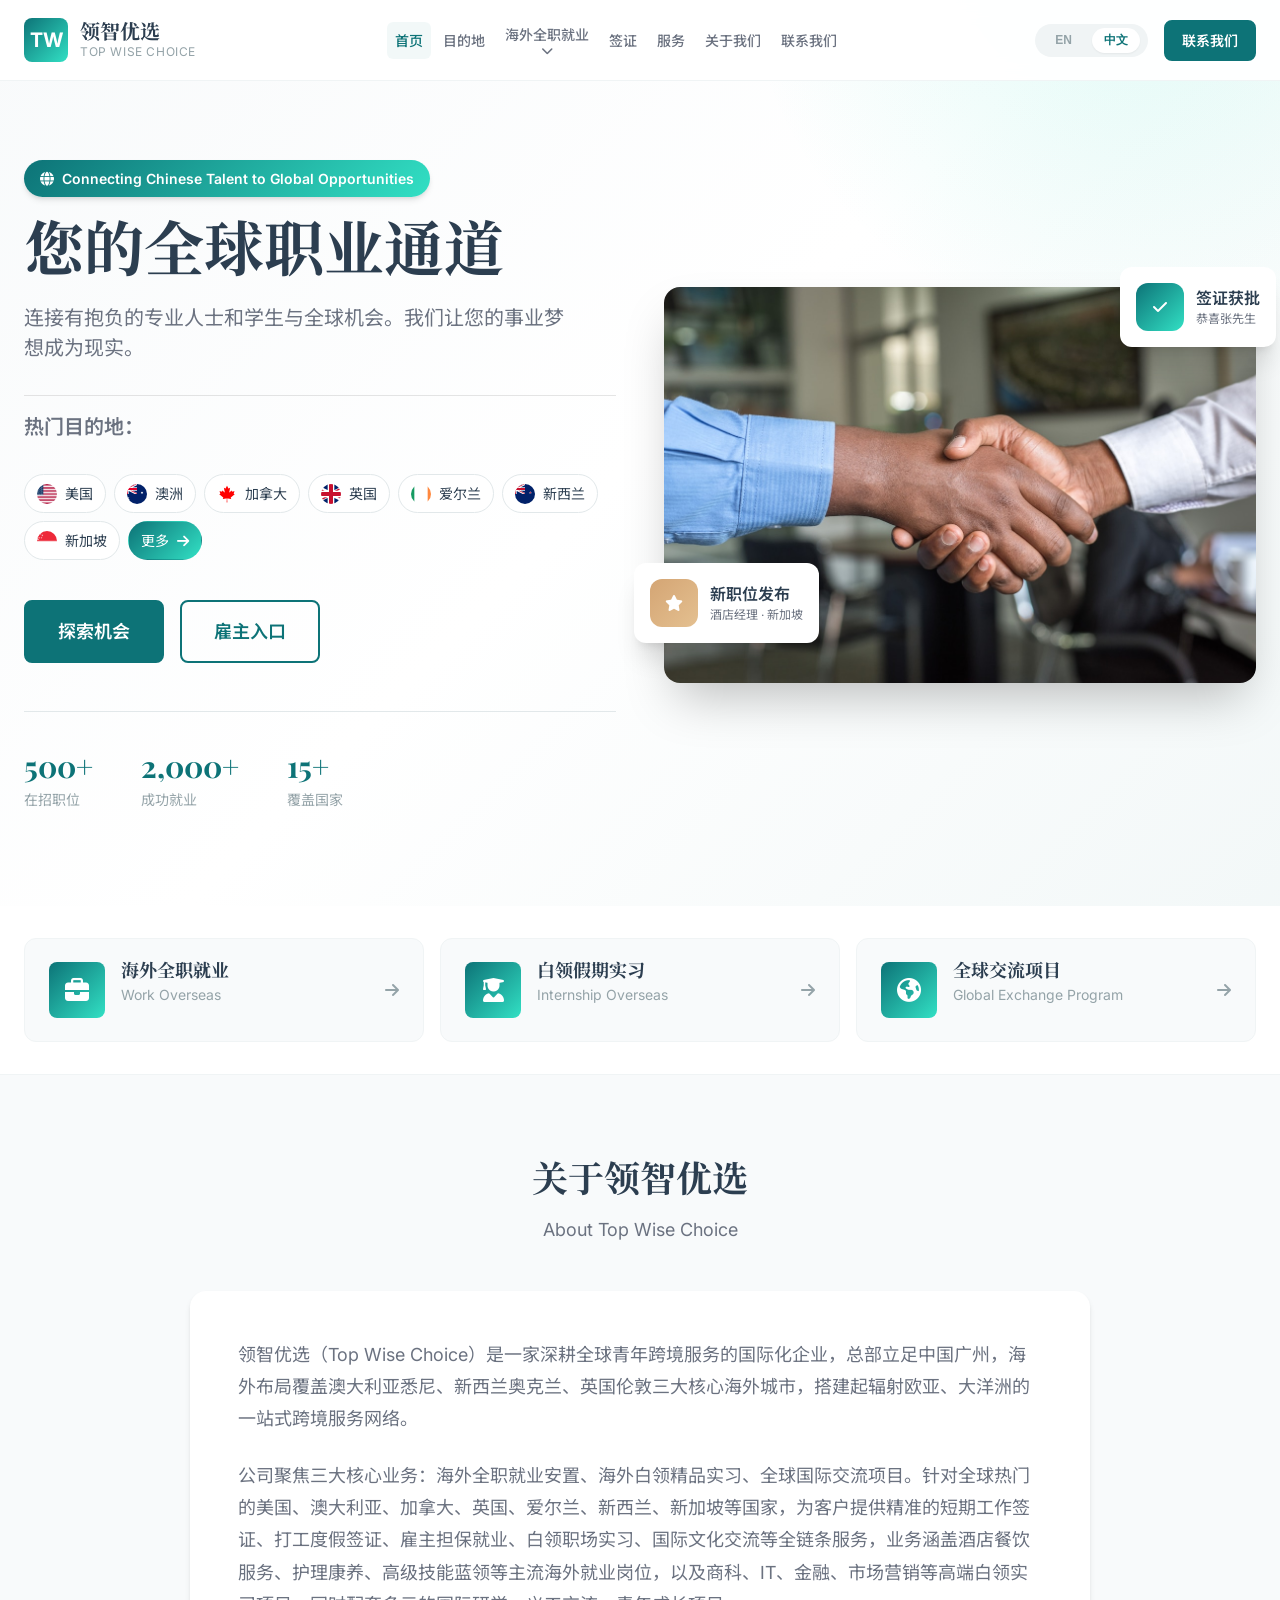
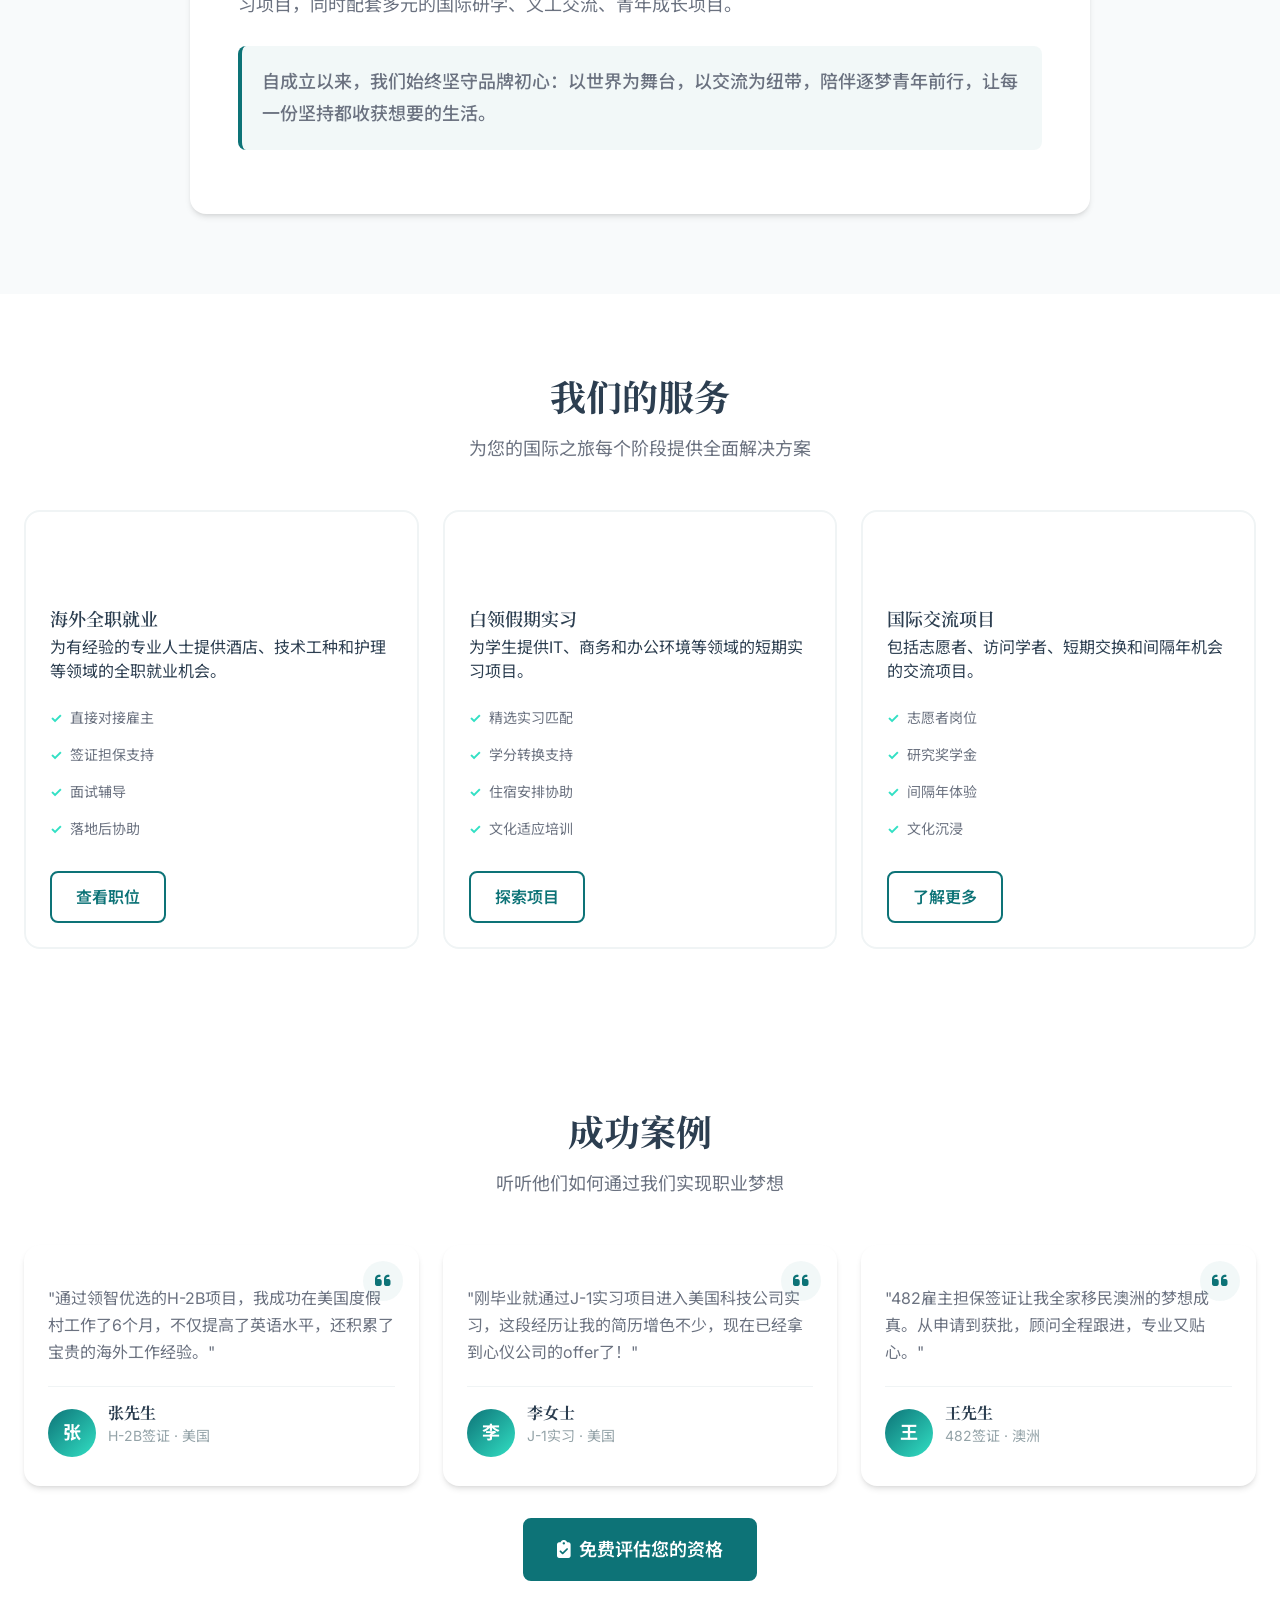
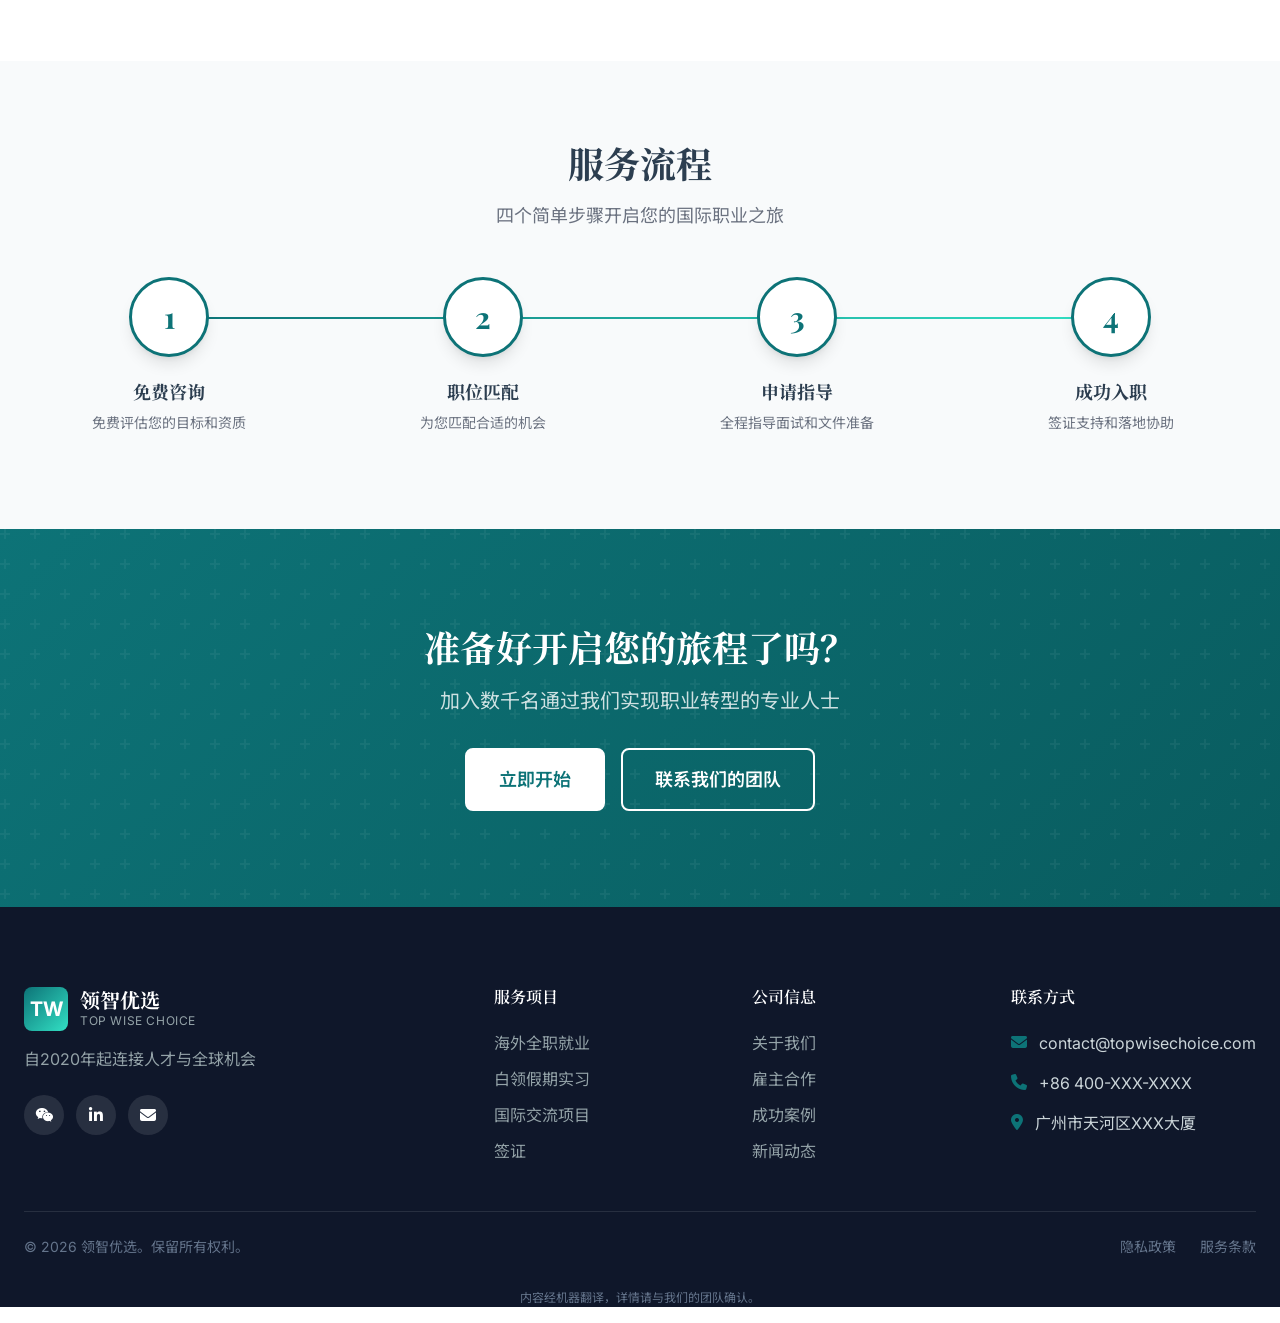
==== index.html @ 800fdd2d "Update for-employers page with six core services" ====
<!DOCTYPE html>
<html lang="zh-CN">
<head>
  <meta charset="UTF-8">
  <meta name="viewport" content="width=device-width, initial-scale=1.0">
  <title>领智优选 Top Wise Choice | 全球职业机会</title>
  <meta name="description" content="领智优选 - 连接华人求职者与全球职业机会。海外全职就业、白领假期实习、国际交流项目一站式服务。">
  <link rel="stylesheet" href="styles/main.css">
  <link rel="stylesheet" href="styles/home-enhanced.css">
  <link rel="stylesheet" href="https://cdnjs.cloudflare.com/ajax/libs/font-awesome/6.5.1/css/all.min.css">
</head>
<body>
  <!-- Header -->
  <header class="header">
    <div class="container">
      <div class="header-inner">
        <a href="index.html" class="logo">
          <div class="logo-icon">TW</div>
          <div class="logo-text">
            <span class="logo-text-main" data-i18n="brand_name">领智优选</span>
            <span class="logo-text-sub">TOP WISE CHOICE</span>
          </div>
        </a>
        
        <nav class="nav">
          <ul class="nav-links">
            <li><a href="index.html" class="nav-link active" data-i18n="nav_home">首页</a></li>
            <li><a href="destinations.html" class="nav-link" data-i18n="nav_destinations">目的地</a></li>
            <li class="nav-dropdown">
              <a href="#" class="nav-link"><span data-i18n="nav_work">海外全职就业</span> <i class="fas fa-chevron-down" style="font-size: 0.75rem;"></i></a>
              <ul class="nav-dropdown-menu">
                <li><a href="work-overseas.html" class="nav-dropdown-item"><i class="fas fa-briefcase"></i> <span data-i18n="nav_work">海外全职就业</span></a></li>
                <li><a href="intern-abroad.html" class="nav-dropdown-item"><i class="fas fa-user-graduate"></i> <span data-i18n="nav_intern_overseas">海外实习</span></a></li>
                <li><a href="global-programs.html" class="nav-dropdown-item"><i class="fas fa-globe"></i> <span data-i18n="nav_global_exchange">全球交流项目</span></a></li>
              </ul>
            </li>
            <li><a href="visa-services.html" class="nav-link" data-i18n="nav_visa">签证服务</a></li>
            <li><a href="for-employers.html" class="nav-link" data-i18n="nav_service">业务介绍</a></li>
            <li><a href="about-us.html" class="nav-link" data-i18n="nav_about">关于我们</a></li>
            <li><a href="contact-us.html" class="nav-link" data-i18n="nav_contact">联系我们</a></li>
          </ul>
        </nav>
        
        <div class="header-actions">
          <div class="lang-switcher">
            <button class="lang-btn" data-lang="en">EN</button>
            <button class="lang-btn" data-lang="zh">中文</button>
          </div>
          <a href="contact-us.html" class="btn btn-primary btn-sm" data-i18n="contact_us">联系我们</a>
          <button class="mobile-menu-toggle" aria-label="Toggle Menu">
            <span></span>
            <span></span>
            <span></span>
          </button>
        </div>
      </div>
    </div>
  </header>
  
  <!-- Mobile Menu -->
  <div class="mobile-menu">
    <ul class="mobile-nav-links">
      <li><a href="index.html" class="mobile-nav-link active" data-i18n="nav_home">首页</a></li>
      <li><a href="destinations.html" class="mobile-nav-link" data-i18n="nav_destinations">目的地</a></li>
      <li><a href="work-overseas.html" class="mobile-nav-link" data-i18n="nav_work">海外全职就业</a></li>
      <li><a href="intern-abroad.html" class="mobile-nav-link" data-i18n="nav_intern_overseas">海外实习</a></li>
      <li><a href="global-programs.html" class="mobile-nav-link" data-i18n="nav_global_exchange">全球交流项目</a></li>
      <li><a href="visa-services.html" class="mobile-nav-link" data-i18n="nav_visa">签证服务</a></li>
      <li><a href="for-employers.html" class="mobile-nav-link" data-i18n="nav_service">业务介绍</a></li>
      <li><a href="about-us.html" class="mobile-nav-link" data-i18n="nav_about">关于我们</a></li>
      <li><a href="contact-us.html" class="mobile-nav-link" data-i18n="nav_contact">联系我们</a></li>
    </ul>
  </div>

  <!-- Hero Section -->
  <section class="hero">
    <div class="container">
      <div class="hero-grid">
        <div class="hero-text">
          <!-- Core Value Proposition -->
          <div class="value-prop">
            <span class="value-prop-badge"><i class="fas fa-globe"></i> Connecting Chinese Talent to Global Opportunities</span>
          </div>
          
          <h1 data-i18n="hero_title">您的<span class="highlight">全球职业</span>通道</h1>
          <p data-i18n="hero_subtitle">连接有抱负的专业人士和学生与全球机会。我们让您的事业梦想成为现实。</p>
          
          <!-- Country Quick Filter -->
          <div class="country-filter">
            <p class="country-filter-label">热门目的地：</p>
            <div class="country-filter-tags">
              <a href="destinations.html#usa" class="country-tag"><img src="images/flags/us.png" alt="美国"> 美国</a>
              <a href="destinations.html#australia" class="country-tag"><img src="images/flags/au.png" alt="澳洲"> 澳洲</a>
              <a href="destinations.html#canada" class="country-tag"><img src="images/flags/ca.png" alt="加拿大"> 加拿大</a>
              <a href="destinations.html#uk" class="country-tag"><img src="images/flags/gb.png" alt="英国"> 英国</a>
              <a href="destinations.html#ireland" class="country-tag"><img src="images/flags/ie.png" alt="爱尔兰"> 爱尔兰</a>
              <a href="destinations.html#newzealand" class="country-tag"><img src="images/flags/nz.png" alt="新西兰"> 新西兰</a>
              <a href="destinations.html#singapore" class="country-tag"><img src="images/flags/sg.png" alt="新加坡"> 新加坡</a>
              <a href="destinations.html#others" class="country-tag more">更多 <i class="fas fa-arrow-right"></i></a>
            </div>
          </div>
          
          <div class="hero-cta">
            <a href="contact-us.html" class="btn btn-primary btn-lg" data-i18n="hero_cta_primary">免费评估</a>
            <a href="work-overseas.html" class="btn btn-secondary btn-lg" data-i18n="hero_cta_secondary">探索机会</a>
          </div>
          
          <div class="hero-stats">
            <div class="hero-stat">
              <span class="hero-stat-value">500+</span>
              <span class="hero-stat-label" data-i18n="stat_jobs">在招职位</span>
            </div>
            <div class="hero-stat">
              <span class="hero-stat-value">2,000+</span>
              <span class="hero-stat-label" data-i18n="stat_candidates">成功就业</span>
            </div>
            <div class="hero-stat">
              <span class="hero-stat-value">15+</span>
              <span class="hero-stat-label" data-i18n="stat_countries">覆盖国家</span>
            </div>
          </div>
        </div>
        <div class="hero-visual">
          <div class="hero-image">
            <img src="images/hero/professional-meeting.jpg" alt="Professional meeting">
          </div>
          <div class="hero-floating-card card-1">
            <div style="display: flex; align-items: center; gap: 12px;">
              <div style="width: 48px; height: 48px; background: linear-gradient(135deg, #0D7377, #32E0C4); border-radius: 12px; display: flex; align-items: center; justify-content: center;">
                <i class="fas fa-check" style="color: white;"></i>
              </div>
              <div>
                <div style="font-weight: 600; color: #2C3E50;">签证获批</div>
                <div style="font-size: 12px; color: #6B7280;">恭喜张先生</div>
              </div>
            </div>
          </div>
          <div class="hero-floating-card card-2">
            <div style="display: flex; align-items: center; gap: 12px;">
              <div style="width: 48px; height: 48px; background: linear-gradient(135deg, #D4A574, #E4C090); border-radius: 12px; display: flex; align-items: center; justify-content: center;">
                <i class="fas fa-star" style="color: white;"></i>
              </div>
              <div>
                <div style="font-weight: 600; color: #2C3E50;">新职位发布</div>
                <div style="font-size: 12px; color: #6B7280;">酒店经理 · 新加坡</div>
              </div>
            </div>
          </div>
        </div>
      </div>
    </div>
  </section>

  <!-- Quick Services Entry -->
  <section class="quick-services">
    <div class="container">
      <div class="quick-services-grid">
        <a href="work-overseas.html" class="quick-service-card">
          <div class="quick-service-icon">
            <i class="fas fa-briefcase"></i>
          </div>
          <div class="quick-service-content">
            <h3>海外全职就业</h3>
            <p>Work Overseas</p>
          </div>
          <div class="quick-service-arrow"><i class="fas fa-arrow-right"></i></div>
        </a>
        
        <a href="intern-abroad.html" class="quick-service-card">
          <div class="quick-service-icon">
            <i class="fas fa-user-graduate"></i>
          </div>
          <div class="quick-service-content">
            <h3>白领假期实习</h3>
            <p>Internship Overseas</p>
          </div>
          <div class="quick-service-arrow"><i class="fas fa-arrow-right"></i></div>
        </a>
        
        <a href="global-programs.html" class="quick-service-card">
          <div class="quick-service-icon">
            <i class="fas fa-globe-americas"></i>
          </div>
          <div class="quick-service-content">
            <h3>全球交流项目</h3>
            <p>Global Exchange Program</p>
          </div>
          <div class="quick-service-arrow"><i class="fas fa-arrow-right"></i></div>
        </a>
      </div>
    </div>
  </section>

  <!-- About Section -->
  <section class="section about" style="background-color: var(--color-gray-50);">
    <div class="container">
      <div class="section-header">
        <h2 data-i18n="about_title">关于领智优选</h2>
        <p data-i18n="about_subtitle">About Top Wise Choice</p>
      </div>
      <div style="max-width: 900px; margin: 0 auto;">
        <div class="about-content" style="background: white; padding: 48px; border-radius: var(--radius-2xl); box-shadow: var(--shadow-md);">
          <div class="lang-content" data-lang="zh">
            <p style="font-size: 1.125rem; line-height: 1.8; color: var(--color-text-secondary); margin-bottom: 24px;">
              领智优选（Top Wise Choice）是一家深耕全球青年跨境服务的国际化企业，总部立足中国广州，海外布局覆盖澳大利亚悉尼、新西兰奥克兰、英国伦敦三大核心海外城市，搭建起辐射欧亚、大洋洲的一站式跨境服务网络。
            </p>
            <p style="font-size: 1.125rem; line-height: 1.8; color: var(--color-text-secondary); margin-bottom: 24px;">
              公司聚焦三大核心业务：海外全职就业安置、海外白领精品实习、全球国际交流项目。针对全球热门的美国、澳大利亚、加拿大、英国、爱尔兰、新西兰、新加坡等国家，为客户提供精准的短期工作签证、打工度假签证、雇主担保就业、白领职场实习、国际文化交流等全链条服务，业务涵盖酒店餐饮服务、护理康养、高级技能蓝领等主流海外就业岗位，以及商科、IT、金融、市场营销等高端白领实习项目，同时配套多元的国际研学、义工交流、青年成长项目。
            </p>
            <p style="font-size: 1.125rem; line-height: 1.8; color: var(--color-text-secondary); font-weight: 500; border-left: 4px solid var(--color-primary); padding-left: 20px; background: var(--color-primary-50); padding: 20px; border-radius: var(--radius-lg);">
              自成立以来，我们始终坚守品牌初心：以世界为舞台，以交流为纽带，陪伴逐梦青年前行，让每一份坚持都收获想要的生活。
            </p>
          </div>
          <div class="lang-content" data-lang="en" style="display: none;">
            <p style="font-size: 1.125rem; line-height: 1.8; color: var(--color-text-secondary); margin-bottom: 24px;">
              Top Wise Choice is an international enterprise focusing on global youth cross-border services. Headquartered in Guangzhou, China, we have overseas branches in Sydney (Australia), Auckland (New Zealand), and London (UK), building a one-stop global service network covering Europe, Oceania and North America.
            </p>
            <p style="font-size: 1.125rem; line-height: 1.8; color: var(--color-text-secondary); margin-bottom: 24px;">
              We specialize in three core businesses: Overseas Employment, Overseas White-Collar Internships, and Global Exchange Programs. Covering mainstream countries including the United States, Australia, Canada, the United Kingdom, Ireland, New Zealand and Singapore, we provide full-cycle services including short-term work visas, working holiday visas, employer-sponsored employment, professional internships and international cultural exchanges.
            </p>
            <p style="font-size: 1.125rem; line-height: 1.8; color: var(--color-text-secondary); font-weight: 500; border-left: 4px solid var(--color-primary); padding-left: 20px; background: var(--color-primary-50); padding: 20px; border-radius: var(--radius-lg);">
              Our brand mission has always been: Take the world as the stage, communication as the link, accompany young dreamers forward, and let every perseverance harvest the life they desire.
            </p>
          </div>
        </div>
      </div>
    </div>
  </section>

  <!-- Services Section -->
  <section class="section services">
    <div class="container">
      <div class="section-header">
        <h2 data-i18n="services_title">我们的服务</h2>
        <p data-i18n="services_subtitle">为您的国际之旅每个阶段提供全面解决方案</p>
      </div>
      
      <div class="services-grid">
        <!-- Work Overseas -->
        <div class="service-card">
          <div class="service-icon">
            <i class="fas fa-briefcase"></i>
          </div>
          <h3 data-i18n="service_work_title">海外全职就业</h3>
          <p data-i18n="service_work_desc">为有经验的专业人士提供酒店、技术工种和护理等领域的全职就业机会。</p>
          <ul class="service-features">
            <li data-i18n="service_work_feature1">直接对接雇主</li>
            <li data-i18n="service_work_feature2">签证担保支持</li>
            <li data-i18n="service_work_feature3">面试辅导</li>
            <li data-i18n="service_work_feature4">落地后协助</li>
          </ul>
          <a href="work-overseas.html" class="btn btn-secondary" data-i18n="service_work_cta">查看职位</a>
        </div>
        
        <!-- Intern Abroad -->
        <div class="service-card">
          <div class="service-icon">
            <i class="fas fa-user-graduate"></i>
          </div>
          <h3 data-i18n="service_intern_title">白领假期实习</h3>
          <p data-i18n="service_intern_desc">为学生提供IT、商务和办公环境等领域的短期实习项目。</p>
          <ul class="service-features">
            <li data-i18n="service_intern_feature1">精选实习匹配</li>
            <li data-i18n="service_intern_feature2">学分转换支持</li>
            <li data-i18n="service_intern_feature3">住宿安排协助</li>
            <li data-i18n="service_intern_feature4">文化适应培训</li>
          </ul>
          <a href="intern-abroad.html" class="btn btn-secondary" data-i18n="service_intern_cta">探索项目</a>
        </div>
        
        <!-- Global Programs -->
        <div class="service-card">
          <div class="service-icon">
            <i class="fas fa-globe-americas"></i>
          </div>
          <h3 data-i18n="service_programs_title">国际交流项目</h3>
          <p data-i18n="service_programs_desc">包括志愿者、访问学者、短期交换和间隔年机会的交流项目。</p>
          <ul class="service-features">
            <li data-i18n="service_programs_feature1">志愿者岗位</li>
            <li data-i18n="service_programs_feature2">研究奖学金</li>
            <li data-i18n="service_programs_feature3">间隔年体验</li>
            <li data-i18n="service_programs_feature4">文化沉浸</li>
          </ul>
          <a href="global-programs.html" class="btn btn-secondary" data-i18n="service_programs_cta">了解更多</a>
        </div>
      </div>
    </div>
  </section>

  <!-- Success Stories Section -->
  <section class="section success-stories" style="background: linear-gradient(135deg, var(--color-primary-50) 0%, var(--color-secondary-50) 100%);">
    <div class="container">
      <div class="section-header">
        <h2>成功案例</h2>
        <p>听听他们如何通过我们实现职业梦想</p>
      </div>
      
      <div class="stories-carousel">
        <div class="story-card">
          <div class="story-quote"><i class="fas fa-quote-left"></i></div>
          <p class="story-text">"通过领智优选的H-2B项目，我成功在美国度假村工作了6个月，不仅提高了英语水平，还积累了宝贵的海外工作经验。"</p>
          <div class="story-author">
            <div class="story-avatar">张</div>
            <div class="story-info">
              <h4>张先生</h4>
              <p>H-2B签证 · 美国</p>
            </div>
          </div>
        </div>
        
        <div class="story-card">
          <div class="story-quote"><i class="fas fa-quote-left"></i></div>
          <p class="story-text">"刚毕业就通过J-1实习项目进入美国科技公司实习，这段经历让我的简历增色不少，现在已经拿到心仪公司的offer了！"</p>
          <div class="story-author">
            <div class="story-avatar">李</div>
            <div class="story-info">
              <h4>李女士</h4>
              <p>J-1实习 · 美国</p>
            </div>
          </div>
        </div>
        
        <div class="story-card">
          <div class="story-quote"><i class="fas fa-quote-left"></i></div>
          <p class="story-text">"482雇主担保签证让我全家移民澳洲的梦想成真。从申请到获批，顾问全程跟进，专业又贴心。"</p>
          <div class="story-author">
            <div class="story-avatar">王</div>
            <div class="story-info">
              <h4>王先生</h4>
              <p>482签证 · 澳洲</p>
            </div>
          </div>
        </div>
      </div>
      
      <div class="stories-cta" style="text-align: center; margin-top: var(--space-8);">
        <a href="contact-us.html" class="btn btn-primary btn-lg">
          <i class="fas fa-clipboard-check"></i> 免费评估您的资格
        </a>
      </div>
    </div>
  </section>

  <!-- Process Section -->
  <section class="section process">
    <div class="container">
      <div class="section-header">
        <h2 data-i18n="process_title">服务流程</h2>
        <p data-i18n="process_subtitle">四个简单步骤开启您的国际职业之旅</p>
      </div>
      
      <div class="process-steps">
        <div class="process-step">
          <div class="step-number">1</div>
          <h4 data-i18n="process_step1_title">免费咨询</h4>
          <p data-i18n="process_step1_desc">免费评估您的目标和资质</p>
        </div>
        <div class="process-step">
          <div class="step-number">2</div>
          <h4 data-i18n="process_step2_title">职位匹配</h4>
          <p data-i18n="process_step2_desc">为您匹配合适的机会</p>
        </div>
        <div class="process-step">
          <div class="step-number">3</div>
          <h4 data-i18n="process_step3_title">申请指导</h4>
          <p data-i18n="process_step3_desc">全程指导面试和文件准备</p>
        </div>
        <div class="process-step">
          <div class="step-number">4</div>
          <h4 data-i18n="process_step4_title">成功入职</h4>
          <p data-i18n="process_step4_desc">签证支持和落地协助</p>
        </div>
      </div>
    </div>
  </section>

  <!-- CTA Section -->
  <section class="cta-section">
    <div class="container">
      <div class="cta-content">
        <h2 data-i18n="cta_title">准备好开启您的旅程了吗？</h2>
        <p data-i18n="cta_subtitle">加入数千名通过我们实现职业转型的专业人士</p>
        <div class="cta-buttons">
          <a href="contact-us.html" class="btn btn-white btn-lg" data-i18n="cta_btn_primary">立即开始</a>
          <a href="about-us.html" class="btn btn-outline-white btn-lg" data-i18n="cta_btn_secondary">联系我们的团队</a>
        </div>
      </div>
    </div>
  </section>

  <!-- Footer -->
  <footer class="footer">
    <div class="container">
      <div class="footer-top">
        <div class="footer-grid">
          <div class="footer-brand">
            <a href="index.html" class="logo">
              <div class="logo-icon">TW</div>
              <div class="logo-text">
                <span class="logo-text-main" style="color: white;">领智优选</span>
                <span class="logo-text-sub">TOP WISE CHOICE</span>
              </div>
            </a>
            <p data-i18n="footer_tagline">自2020年起连接人才与全球机会</p>
            <div class="footer-social">
              <a href="#" class="social-link" aria-label="WeChat"><i class="fab fa-weixin"></i></a>
              <a href="#" class="social-link" aria-label="LinkedIn"><i class="fab fa-linkedin-in"></i></a>
              <a href="#" class="social-link" aria-label="Email"><i class="fas fa-envelope"></i></a>
            </div>
          </div>
          
          <div class="footer-column">
            <h4 data-i18n="footer_services">服务项目</h4>
            <ul class="footer-links">
              <li><a href="work-overseas.html" data-i18n="nav_work">海外全职就业</a></li>
              <li><a href="intern-abroad.html" data-i18n="nav_intern">白领假期实习</a></li>
              <li><a href="global-programs.html" data-i18n="nav_programs">国际交流项目</a></li>
              <li><a href="visa-services.html" data-i18n="nav_visa">签证服务</a></li>
            </ul>
          </div>
          
          <div class="footer-column">
            <h4 data-i18n="footer_company">公司信息</h4>
            <ul class="footer-links">
              <li><a href="about-us.html" data-i18n="nav_about">关于我们</a></li>
              <li><a href="for-employers.html" data-i18n="nav_employers">雇主合作</a></li>
              <li><a href="#">成功案例</a></li>
              <li><a href="#">新闻动态</a></li>
            </ul>
          </div>
          
          <div class="footer-column">
            <h4 data-i18n="footer_contact">联系方式</h4>
            <div class="footer-contact-item">
              <i class="fas fa-envelope"></i>
              <span>contact@topwisechoice.com</span>
            </div>
            <div class="footer-contact-item">
              <i class="fas fa-phone"></i>
              <span>+86 400-XXX-XXXX</span>
            </div>
            <div class="footer-contact-item">
              <i class="fas fa-map-marker-alt"></i>
              <span>广州市天河区XXX大厦</span>
            </div>
          </div>
        </div>
      </div>
      
      <div class="footer-bottom">
        <p data-i18n="footer_copyright">© 2026 领智优选。保留所有权利。</p>
        <div class="footer-bottom-links">
          <a href="#">隐私政策</a>
          <a href="#">服务条款</a>
        </div>
      </div>
      <p style="text-align: center; font-size: 12px; color: #64748B; margin-top: 8px;">内容经机器翻译，详情请与我们的团队确认。</p>
    </div>
  </footer>

  <script src="scripts/main.js"></script>
</body>
</html>
---- styles/main.css ----
/* ========================================
   Top Wise Choice - Main Styles
   领智优选主样式
   ======================================== */

@import url('design-system.css');
@import url('https://fonts.googleapis.com/css2?family=Inter:wght@400;500;600;700&family=Playfair+Display:wght@400;500;600;700&family=Noto+Sans+SC:wght@400;500;600;700&family=Noto+Serif+SC:wght@400;500;600;700&display=swap');

/* ========================================
   Header & Navigation
   ======================================== */
.header {
  position: fixed;
  top: 0;
  left: 0;
  right: 0;
  z-index: var(--z-fixed);
  background-color: rgba(255, 255, 255, 0.95);
  backdrop-filter: blur(10px);
  border-bottom: 1px solid var(--color-gray-100);
  transition: all var(--transition-fast);
}

.header.scrolled {
  box-shadow: var(--shadow-md);
}

.header-inner {
  display: flex;
  align-items: center;
  justify-content: space-between;
  height: 80px;
}

.logo {
  display: flex;
  align-items: center;
  gap: var(--space-3);
  text-decoration: none;
}

.logo-icon {
  width: 44px;
  height: 44px;
  background: linear-gradient(135deg, var(--color-primary) 0%, var(--color-secondary) 100%);
  border-radius: var(--radius-lg);
  display: flex;
  align-items: center;
  justify-content: center;
  color: var(--color-white);
  font-weight: var(--font-bold);
  font-size: var(--text-xl);
}

.logo-text {
  display: flex;
  flex-direction: column;
}

.logo-text-main {
  font-family: var(--font-family-display);
  font-size: var(--text-xl);
  font-weight: var(--font-bold);
  color: var(--color-text-primary);
  line-height: 1.2;
}

.logo-text-sub {
  font-size: var(--text-xs);
  color: var(--color-text-muted);
  letter-spacing: 0.05em;
}

/* Navigation */
.nav {
  display: flex;
  align-items: center;
  gap: var(--space-2);
}

.nav-links {
  display: flex;
  align-items: center;
  gap: var(--space-1);
  list-style: none;
}

.nav-link {
  display: flex;
  flex-direction: column;
  align-items: center;
  padding: var(--space-2) var(--space-2);
  font-size: var(--text-sm);
  font-weight: var(--font-medium);
  color: var(--color-text-secondary);
  text-decoration: none;
  border-radius: var(--radius-md);
  transition: all var(--transition-fast);
  text-align: center;
}

.nav-link:hover,
.nav-link.active {
  color: var(--color-primary);
  background-color: var(--color-primary-50);
}

.nav-link-en {
  display: block;
  font-size: var(--text-xs);
  font-weight: var(--font-normal);
  color: var(--color-text-muted);
  line-height: 1.4;
}

.nav-dropdown {
  position: relative;
}

.nav-dropdown-menu {
  position: absolute;
  top: 100%;
  left: 0;
  min-width: 220px;
  padding: var(--space-2);
  background-color: var(--color-white);
  border-radius: var(--radius-xl);
  box-shadow: var(--shadow-xl);
  opacity: 0;
  visibility: hidden;
  transform: translateY(-10px);
  transition: all var(--transition-fast);
  list-style: none;
}

.nav-dropdown:hover .nav-dropdown-menu {
  opacity: 1;
  visibility: visible;
  transform: translateY(0);
}

.nav-dropdown-item {
  display: flex;
  align-items: center;
  gap: var(--space-3);
  padding: var(--space-3) var(--space-4);
  font-size: var(--text-sm);
  color: var(--color-text-secondary);
  text-decoration: none;
  border-radius: var(--radius-lg);
  transition: all var(--transition-fast);
}

.nav-dropdown-item:hover {
  background-color: var(--color-gray-50);
  color: var(--color-primary);
}

.nav-dropdown-item i {
  width: 20px;
  text-align: center;
}

/* Header Actions */
.header-actions {
  display: flex;
  align-items: center;
  gap: var(--space-4);
}

/* Language Switcher */
.lang-switcher {
  display: flex;
  align-items: center;
  gap: var(--space-2);
  padding: var(--space-1) var(--space-2);
  background-color: var(--color-gray-100);
  border-radius: var(--radius-full);
}

.lang-btn {
  padding: var(--space-1) var(--space-3);
  font-size: var(--text-xs);
  font-weight: var(--font-semibold);
  color: var(--color-text-muted);
  background: none;
  border: none;
  border-radius: var(--radius-full);
  cursor: pointer;
  transition: all var(--transition-fast);
}

.lang-btn:hover,
.lang-btn.active {
  color: var(--color-primary);
  background-color: var(--color-white);
  box-shadow: var(--shadow-sm);
}

/* Mobile Menu Toggle */
.mobile-menu-toggle {
  display: none;
  flex-direction: column;
  gap: 5px;
  padding: var(--space-2);
  background: none;
  border: none;
  cursor: pointer;
}

.mobile-menu-toggle span {
  display: block;
  width: 24px;
  height: 2px;
  background-color: var(--color-text-primary);
  transition: all var(--transition-fast);
}

@media (max-width: 1024px) {
  .nav {
    display: none;
  }
  
  .mobile-menu-toggle {
    display: flex;
  }
}

/* Mobile Menu */
.mobile-menu {
  display: none;
  position: fixed;
  top: 80px;
  left: 0;
  right: 0;
  bottom: 0;
  background-color: var(--color-white);
  padding: var(--space-6);
  overflow-y: auto;
  z-index: var(--z-fixed);
}

.mobile-menu.active {
  display: block;
}

.mobile-nav-links {
  list-style: none;
  display: flex;
  flex-direction: column;
  gap: var(--space-2);
}

.mobile-nav-link {
  display: block;
  padding: var(--space-4);
  font-size: var(--text-lg);
  font-weight: var(--font-medium);
  color: var(--color-text-primary);
  text-decoration: none;
  border-radius: var(--radius-lg);
  transition: all var(--transition-fast);
}

.mobile-nav-link:hover,
.mobile-nav-link.active {
  background-color: var(--color-primary-50);
  color: var(--color-primary);
}

.mobile-nav-link-en {
  display: block;
  font-size: var(--text-xs);
  font-weight: var(--font-normal);
  color: var(--color-text-muted);
  line-height: 1.4;
  margin-top: 2px;
}

/* ========================================
   Hero Section
   ======================================== */
.hero {
  position: relative;
  padding-top: 160px;
  padding-bottom: var(--space-24);
  background: linear-gradient(135deg, var(--color-gray-50) 0%, var(--color-white) 50%, var(--color-primary-50) 100%);
  overflow: hidden;
}

.hero::before {
  content: '';
  position: absolute;
  top: -50%;
  right: -20%;
  width: 800px;
  height: 800px;
  background: radial-gradient(circle, var(--color-secondary) 0%, transparent 70%);
  opacity: 0.15;
  border-radius: 50%;
}

.hero-content {
  position: relative;
  z-index: 1;
}

.hero-grid {
  display: grid;
  grid-template-columns: 1fr 1fr;
  gap: var(--space-12);
  align-items: center;
}

.hero-text h1 {
  font-size: var(--text-6xl);
  line-height: 1.1;
  margin-bottom: var(--space-6);
}

.hero-text h1 .highlight {
  background: linear-gradient(135deg, var(--color-primary) 0%, var(--color-secondary) 100%);
  -webkit-background-clip: text;
  -webkit-text-fill-color: transparent;
  background-clip: text;
}

.hero-text p {
  font-size: var(--text-xl);
  color: var(--color-text-secondary);
  margin-bottom: var(--space-8);
  max-width: 540px;
}

.hero-cta {
  display: flex;
  gap: var(--space-4);
  flex-wrap: wrap;
}

.hero-stats {
  display: flex;
  gap: var(--space-12);
  margin-top: var(--space-12);
  padding-top: var(--space-8);
  border-top: 1px solid var(--color-gray-200);
}

.hero-stat {
  display: flex;
  flex-direction: column;
}

.hero-stat-value {
  font-family: var(--font-family-display);
  font-size: var(--text-3xl);
  font-weight: var(--font-bold);
  color: var(--color-primary);
}

.hero-stat-label {
  font-size: var(--text-sm);
  color: var(--color-text-muted);
}

.hero-visual {
  position: relative;
}

.hero-image {
  position: relative;
  border-radius: var(--radius-2xl);
  overflow: hidden;
  box-shadow: var(--shadow-2xl);
}

.hero-image img {
  width: 100%;
  height: auto;
  display: block;
}

.hero-floating-card {
  position: absolute;
  background-color: var(--color-white);
  padding: var(--space-4);
  border-radius: var(--radius-xl);
  box-shadow: var(--shadow-xl);
}

.hero-floating-card.card-1 {
  top: -20px;
  right: -20px;
}

.hero-floating-card.card-2 {
  bottom: 40px;
  left: -30px;
}

@media (max-width: 1024px) {
  .hero-grid {
    grid-template-columns: 1fr;
    text-align: center;
  }
  
  .hero-text p {
    margin-left: auto;
    margin-right: auto;
  }
  
  .hero-cta {
    justify-content: center;
  }
  
  .hero-stats {
    justify-content: center;
  }
  
  .hero-visual {
    display: none;
  }
}

/* ========================================
   Services Section
   ======================================== */
.services {
  background-color: var(--color-white);
}

.services-grid {
  display: grid;
  grid-template-columns: repeat(3, 1fr);
  gap: var(--space-6);
}

.service-card {
  position: relative;
  padding: var(--space-6);
  background-color: var(--color-white);
  border: 2px solid var(--color-gray-100);
  border-radius: var(--radius-2xl);
  transition: all var(--transition-base);
}

.service-card:hover {
  border-color: var(--color-primary-200);
  box-shadow: var(--shadow-xl);
  transform: translateY(-4px);
}

.service-icon {
  width: 56px;
  height: 56px;
  display: flex;
  align-items: center;
  justify-content: center;
  border-radius: var(--radius-xl);
  margin-bottom: var(--space-4);
  font-size: var(--text-xl);
  color: var(--color-white);
}

.service-card h3 {
  font-size: var(--text-lg);
  font-weight: var(--font-semibold);
  margin-bottom: var(--space-1);
  color: var(--color-text-primary);
}

.service-subtitle {
  font-size: var(--text-xs);
  color: var(--color-text-muted);
  margin-bottom: var(--space-4);
  font-weight: var(--font-medium);
  letter-spacing: 0.05em;
}

.service-desc {
  font-size: var(--text-sm);
  line-height: 1.7;
  color: var(--color-text-secondary);
  margin: 0;
}

.service-features {
  list-style: none;
  margin-bottom: var(--space-6);
}

.service-features li {
  display: flex;
  align-items: center;
  gap: var(--space-2);
  padding: var(--space-2) 0;
  font-size: var(--text-sm);
  color: var(--color-text-secondary);
}

.service-features li::before {
  content: '✓';
  color: var(--color-secondary);
  font-weight: var(--font-bold);
}

@media (max-width: 1200px) {
  .services-grid {
    grid-template-columns: repeat(2, 1fr);
  }
}

@media (max-width: 640px) {
  .services-grid {
    grid-template-columns: 1fr;
  }
}

/* ========================================
   Process Section
   ======================================== */
.process {
  background-color: var(--color-gray-50);
}

.process-steps {
  display: grid;
  grid-template-columns: repeat(4, 1fr);
  gap: var(--space-6);
  position: relative;
}

.process-steps::before {
  content: '';
  position: absolute;
  top: 40px;
  left: 12.5%;
  right: 12.5%;
  height: 2px;
  background: linear-gradient(90deg, var(--color-primary) 0%, var(--color-secondary) 100%);
  z-index: 0;
}

.process-step {
  position: relative;
  z-index: 1;
  text-align: center;
}

.step-number {
  width: 80px;
  height: 80px;
  margin: 0 auto var(--space-6);
  display: flex;
  align-items: center;
  justify-content: center;
  font-family: var(--font-family-display);
  font-size: var(--text-3xl);
  font-weight: var(--font-bold);
  color: var(--color-primary);
  background-color: var(--color-white);
  border: 3px solid var(--color-primary);
  border-radius: 50%;
  box-shadow: var(--shadow-lg);
}

.process-step h4 {
  font-size: var(--text-lg);
  margin-bottom: var(--space-2);
}

.process-step p {
  font-size: var(--text-sm);
  color: var(--color-text-secondary);
}

@media (max-width: 1024px) {
  .process-steps {
    grid-template-columns: repeat(2, 1fr);
  }
  
  .process-steps::before {
    display: none;
  }
}

@media (max-width: 640px) {
  .process-steps {
    grid-template-columns: 1fr;
  }
}

/* ========================================
   CTA Section
   ======================================== */
.cta-section {
  position: relative;
  padding: var(--space-24) 0;
  background: linear-gradient(135deg, var(--color-primary) 0%, var(--color-primary-dark) 100%);
  overflow: hidden;
}

.cta-section::before {
  content: '';
  position: absolute;
  top: 0;
  left: 0;
  right: 0;
  bottom: 0;
  background-image: url("data:image/svg+xml,%3Csvg width='60' height='60' viewBox='0 0 60 60' xmlns='http://www.w3.org/2000/svg'%3E%3Cg fill='none' fill-rule='evenodd'%3E%3Cg fill='%23ffffff' fill-opacity='0.05'%3E%3Cpath d='M36 34v-4h-2v4h-4v2h4v4h2v-4h4v-2h-4zm0-30V0h-2v4h-4v2h4v4h2V6h4V4h-4zM6 34v-4H4v4H0v2h4v4h2v-4h4v-2H6zM6 4V0H4v4H0v2h4v4h2V6h4V4H6z'/%3E%3C/g%3E%3C/g%3E%3C/svg%3E");
}

.cta-content {
  position: relative;
  z-index: 1;
  text-align: center;
  max-width: 768px;
  margin: 0 auto;
}

.cta-section h2 {
  font-size: var(--text-4xl);
  color: var(--color-white);
  margin-bottom: var(--space-4);
}

.cta-section p {
  font-size: var(--text-xl);
  color: rgba(255, 255, 255, 0.8);
  margin-bottom: var(--space-8);
}

.cta-buttons {
  display: flex;
  gap: var(--space-4);
  justify-content: center;
  flex-wrap: wrap;
}

.btn-white {
  background-color: var(--color-white);
  color: var(--color-primary);
  border-color: var(--color-white);
}

.btn-white:hover {
  background-color: var(--color-gray-100);
  border-color: var(--color-gray-100);
  color: var(--color-primary-dark);
}

.btn-outline-white {
  background-color: transparent;
  color: var(--color-white);
  border-color: var(--color-white);
}

.btn-outline-white:hover {
  background-color: var(--color-white);
  color: var(--color-primary);
}

/* ========================================
   Footer
   ======================================== */
.footer {
  background-color: var(--color-gray-900);
  color: var(--color-gray-300);
}

.footer-top {
  padding: var(--space-20) 0 var(--space-12);
}

.footer-grid {
  display: grid;
  grid-template-columns: 2fr 1fr 1fr 1fr;
  gap: var(--space-12);
}

.footer-brand p {
  margin-top: var(--space-4);
  margin-bottom: var(--space-6);
  color: var(--color-gray-400);
}

.footer-social {
  display: flex;
  gap: var(--space-3);
}

.social-link {
  width: 40px;
  height: 40px;
  display: flex;
  align-items: center;
  justify-content: center;
  background-color: rgba(255, 255, 255, 0.1);
  border-radius: var(--radius-full);
  color: var(--color-white);
  text-decoration: none;
  transition: all var(--transition-fast);
}

.social-link:hover {
  background-color: var(--color-primary);
  color: var(--color-white);
}

.footer-column h4 {
  font-size: var(--text-base);
  font-weight: var(--font-semibold);
  color: var(--color-white);
  margin-bottom: var(--space-6);
}

.footer-links {
  list-style: none;
  display: flex;
  flex-direction: column;
  gap: var(--space-3);
}

.footer-links a {
  color: var(--color-gray-400);
  text-decoration: none;
  transition: color var(--transition-fast);
}

.footer-links a:hover {
  color: var(--color-white);
}

.footer-contact-item {
  display: flex;
  align-items: flex-start;
  gap: var(--space-3);
  margin-bottom: var(--space-4);
}

.footer-contact-item i {
  color: var(--color-primary);
  margin-top: 3px;
}

.footer-bottom {
  padding: var(--space-6) 0;
  border-top: 1px solid rgba(255, 255, 255, 0.1);
  display: flex;
  justify-content: space-between;
  align-items: center;
  flex-wrap: wrap;
  gap: var(--space-4);
}

.footer-bottom p {
  font-size: var(--text-sm);
  color: var(--color-gray-500);
  margin: 0;
}

.footer-bottom-links {
  display: flex;
  gap: var(--space-6);
}

.footer-bottom-links a {
  font-size: var(--text-sm);
  color: var(--color-gray-500);
  text-decoration: none;
}

.footer-bottom-links a:hover {
  color: var(--color-gray-300);
}

@media (max-width: 1024px) {
  .footer-grid {
    grid-template-columns: repeat(2, 1fr);
  }
}

@media (max-width: 640px) {
  .footer-grid {
    grid-template-columns: 1fr;
  }
  
  .footer-bottom {
    flex-direction: column;
    text-align: center;
  }
}

/* ========================================
   Page Header (Inner Pages)
   ======================================== */
.page-header {
  padding-top: 140px;
  padding-bottom: var(--space-16);
  background: linear-gradient(135deg, var(--color-primary-50) 0%, var(--color-white) 100%);
  text-align: center;
}

.page-header h1 {
  font-size: var(--text-5xl);
  margin-bottom: var(--space-4);
}

.page-header p {
  font-size: var(--text-xl);
  color: var(--color-text-secondary);
  max-width: 640px;
  margin: 0 auto;
}

/* ========================================
   Job/Program Cards
   ======================================== */
.listing-grid {
  display: grid;
  grid-template-columns: repeat(3, 1fr);
  gap: var(--space-6);
}

.listing-card {
  background-color: var(--color-white);
  border: 1px solid var(--color-gray-200);
  border-radius: var(--radius-xl);
  overflow: hidden;
  transition: all var(--transition-base);
}

.listing-card:hover {
  border-color: var(--color-primary-200);
  box-shadow: var(--shadow-lg);
  transform: translateY(-4px);
}

.listing-image {
  height: 180px;
  background-color: var(--color-gray-200);
  background-size: cover;
  background-position: center;
}

.listing-content {
  padding: var(--space-6);
}

.listing-meta {
  display: flex;
  gap: var(--space-4);
  margin-bottom: var(--space-3);
}

.listing-location,
.listing-type {
  display: flex;
  align-items: center;
  gap: var(--space-1);
  font-size: var(--text-sm);
  color: var(--color-text-muted);
}

.listing-card h3 {
  font-size: var(--text-lg);
  margin-bottom: var(--space-3);
}

.listing-card p {
  font-size: var(--text-sm);
  color: var(--color-text-secondary);
  margin-bottom: var(--space-4);
}

.listing-footer {
  display: flex;
  justify-content: space-between;
  align-items: center;
  padding-top: var(--space-4);
  border-top: 1px solid var(--color-gray-100);
}

.listing-salary {
  font-weight: var(--font-bold);
  color: var(--color-primary);
}

@media (max-width: 1024px) {
  .listing-grid {
    grid-template-columns: repeat(2, 1fr);
  }
}

@media (max-width: 640px) {
  .listing-grid {
    grid-template-columns: 1fr;
  }
}

/* ========================================
   Form Styles
   ======================================== */
.contact-form {
  max-width: 640px;
  margin: 0 auto;
  padding: var(--space-8);
  background-color: var(--color-white);
  border-radius: var(--radius-2xl);
  box-shadow: var(--shadow-xl);
}

.form-row {
  display: grid;
  grid-template-columns: 1fr 1fr;
  gap: var(--space-4);
}

@media (max-width: 640px) {
  .form-row {
    grid-template-columns: 1fr;
  }
}

/* ========================================
   Feature List (About Page)
   ======================================== */
.feature-list {
  display: grid;
  grid-template-columns: repeat(2, 1fr);
  gap: var(--space-8);
}

.feature-item {
  display: flex;
  gap: var(--space-4);
}

.feature-icon {
  width: 48px;
  height: 48px;
  flex-shrink: 0;
  display: flex;
  align-items: center;
  justify-content: center;
  background-color: var(--color-primary-50);
  color: var(--color-primary);
  border-radius: var(--radius-lg);
  font-size: var(--text-xl);
}

.feature-content h4 {
  font-size: var(--text-lg);
  margin-bottom: var(--space-2);
}

.feature-content p {
  font-size: var(--text-sm);
  color: var(--color-text-secondary);
  margin: 0;
}

@media (max-width: 768px) {
  .feature-list {
    grid-template-columns: 1fr;
  }
}
---- styles/home-enhanced.css ----
/* ========================================
   Home Page Enhanced Styles
   首页增强样式
   ======================================== */

/* Value Proposition Badge */
.value-prop {
  margin-bottom: var(--space-4);
}

.value-prop-badge {
  display: inline-flex;
  align-items: center;
  gap: var(--space-2);
  padding: var(--space-2) var(--space-4);
  background: linear-gradient(135deg, var(--color-primary) 0%, var(--color-secondary) 100%);
  color: white;
  font-size: var(--text-sm);
  font-weight: var(--font-semibold);
  border-radius: var(--radius-full);
  box-shadow: var(--shadow-md);
}

.value-prop-badge i {
  font-size: 14px;
}

/* Country Quick Filter */
.country-filter {
  margin: var(--space-6) 0;
  padding: var(--space-4) 0;
  border-top: 1px solid rgba(0,0,0,0.1);
}

.country-filter-label {
  font-size: var(--text-sm);
  font-weight: var(--font-semibold);
  color: var(--color-text-muted);
  margin-bottom: var(--space-3);
}

.country-filter-tags {
  display: flex;
  flex-wrap: wrap;
  gap: var(--space-2);
}

.country-tag {
  display: inline-flex;
  align-items: center;
  gap: var(--space-2);
  padding: var(--space-2) var(--space-3);
  background: var(--color-white);
  border: 1px solid var(--color-gray-200);
  border-radius: var(--radius-full);
  font-size: var(--text-sm);
  color: var(--color-text-primary);
  text-decoration: none;
  transition: all 0.3s ease;
}

.country-tag:hover {
  background: var(--color-primary);
  color: white;
  border-color: var(--color-primary);
  transform: translateY(-2px);
  box-shadow: var(--shadow-md);
}

.country-tag img {
  width: 20px;
  height: 20px;
  border-radius: 50%;
  object-fit: cover;
}

.country-tag.more {
  background: linear-gradient(135deg, var(--color-primary) 0%, var(--color-secondary) 100%);
  color: white;
  border-color: transparent;
}

.country-tag.more:hover {
  background: linear-gradient(135deg, var(--color-secondary) 0%, var(--color-primary) 100%);
}

/* Quick Services Section */
.quick-services {
  background: var(--color-white);
  padding: var(--space-8) 0;
  border-bottom: 1px solid var(--color-gray-100);
}

.quick-services-grid {
  display: grid;
  grid-template-columns: repeat(3, 1fr);
  gap: var(--space-4);
}

.quick-service-card {
  display: flex;
  align-items: center;
  gap: var(--space-4);
  padding: var(--space-5) var(--space-6);
  background: var(--color-gray-50);
  border-radius: var(--radius-xl);
  text-decoration: none;
  transition: all 0.3s ease;
  border: 1px solid var(--color-gray-100);
}

.quick-service-card:hover {
  background: var(--color-white);
  box-shadow: var(--shadow-lg);
  transform: translateY(-4px);
  border-color: var(--color-primary-200);
}

.quick-service-icon {
  width: 56px;
  height: 56px;
  background: linear-gradient(135deg, var(--color-primary) 0%, var(--color-secondary) 100%);
  border-radius: var(--radius-lg);
  display: flex;
  align-items: center;
  justify-content: center;
  font-size: var(--text-2xl);
  color: white;
  flex-shrink: 0;
}

.quick-service-content {
  flex: 1;
}

.quick-service-content h3 {
  font-size: var(--text-lg);
  font-weight: var(--font-bold);
  color: var(--color-text-primary);
  margin-bottom: 2px;
}

.quick-service-content p {
  font-size: var(--text-sm);
  color: var(--color-text-muted);
}

.quick-service-arrow {
  color: var(--color-text-muted);
  transition: transform 0.3s ease;
}

.quick-service-card:hover .quick-service-arrow {
  transform: translateX(4px);
  color: var(--color-primary);
}

/* Success Stories Section */
.success-stories {
  padding: var(--space-20) 0;
}

.stories-carousel {
  display: grid;
  grid-template-columns: repeat(3, 1fr);
  gap: var(--space-6);
}

.story-card {
  background: var(--color-white);
  border-radius: var(--radius-2xl);
  padding: var(--space-6);
  box-shadow: var(--shadow-md);
  position: relative;
  transition: all 0.3s ease;
}

.story-card:hover {
  transform: translateY(-4px);
  box-shadow: var(--shadow-xl);
}

.story-quote {
  position: absolute;
  top: var(--space-4);
  right: var(--space-4);
  width: 40px;
  height: 40px;
  background: var(--color-primary-50);
  border-radius: 50%;
  display: flex;
  align-items: center;
  justify-content: center;
  color: var(--color-primary);
  font-size: var(--text-lg);
}

.story-text {
  font-size: var(--text-base);
  color: var(--color-text-secondary);
  line-height: 1.7;
  margin-bottom: var(--space-5);
  padding-top: var(--space-4);
}

.story-author {
  display: flex;
  align-items: center;
  gap: var(--space-3);
  padding-top: var(--space-4);
  border-top: 1px solid var(--color-gray-100);
}

.story-avatar {
  width: 48px;
  height: 48px;
  background: linear-gradient(135deg, var(--color-primary) 0%, var(--color-secondary) 100%);
  border-radius: 50%;
  display: flex;
  align-items: center;
  justify-content: center;
  color: white;
  font-weight: var(--font-bold);
  font-size: var(--text-lg);
}

.story-info h4 {
  font-size: var(--text-base);
  font-weight: var(--font-bold);
  color: var(--color-text-primary);
  margin-bottom: 2px;
}

.story-info p {
  font-size: var(--text-sm);
  color: var(--color-text-muted);
}

/* Responsive */
@media (max-width: 1024px) {
  .quick-services-grid {
    grid-template-columns: 1fr;
  }
  
  .stories-carousel {
    grid-template-columns: repeat(2, 1fr);
  }
}

@media (max-width: 768px) {
  .country-filter-tags {
    gap: var(--space-2);
  }
  
  .country-tag {
    font-size: 13px;
    padding: 6px 12px;
  }
  
  .country-tag img {
    width: 16px;
    height: 16px;
  }
  
  .stories-carousel {
    grid-template-columns: 1fr;
  }
  
  .story-card {
    padding: var(--space-5);
  }
  
  .quick-service-card {
    padding: var(--space-4);
  }
  
  .quick-service-icon {
    width: 48px;
    height: 48px;
    font-size: var(--text-xl);
  }
}
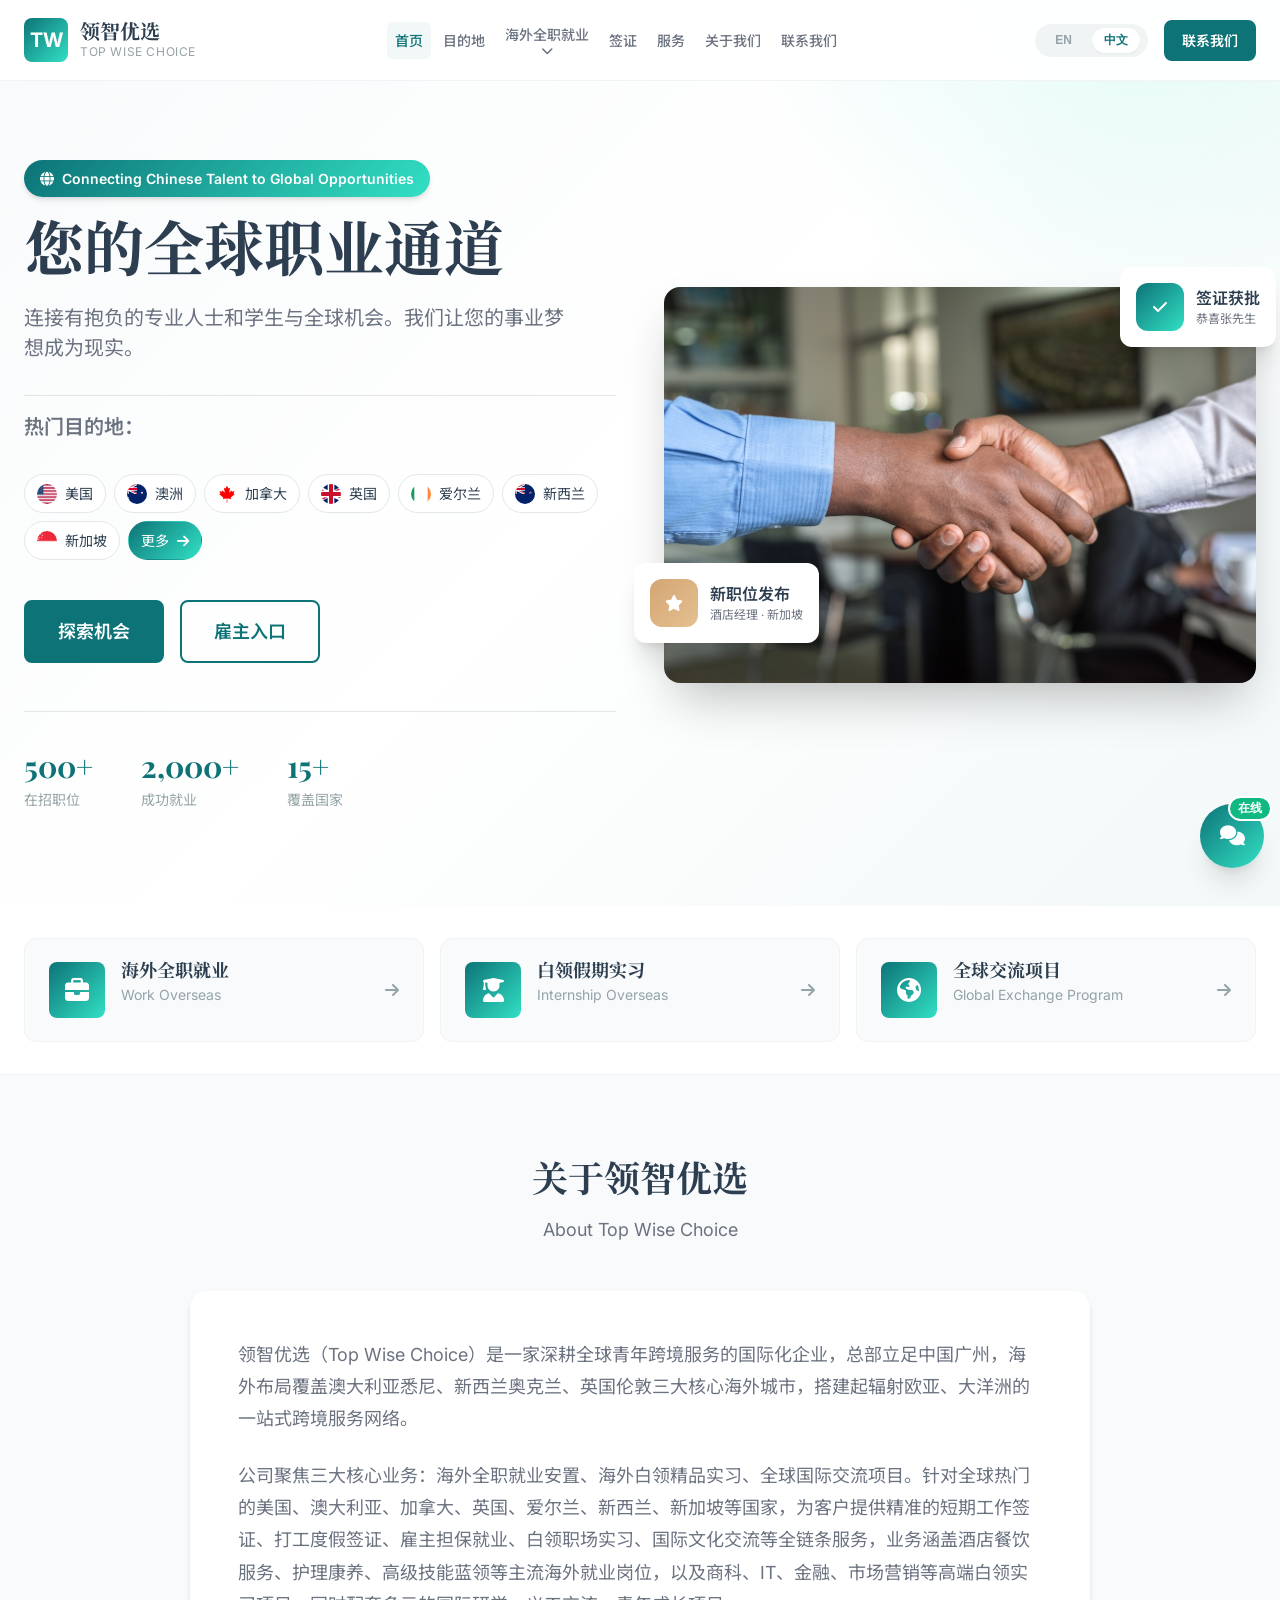
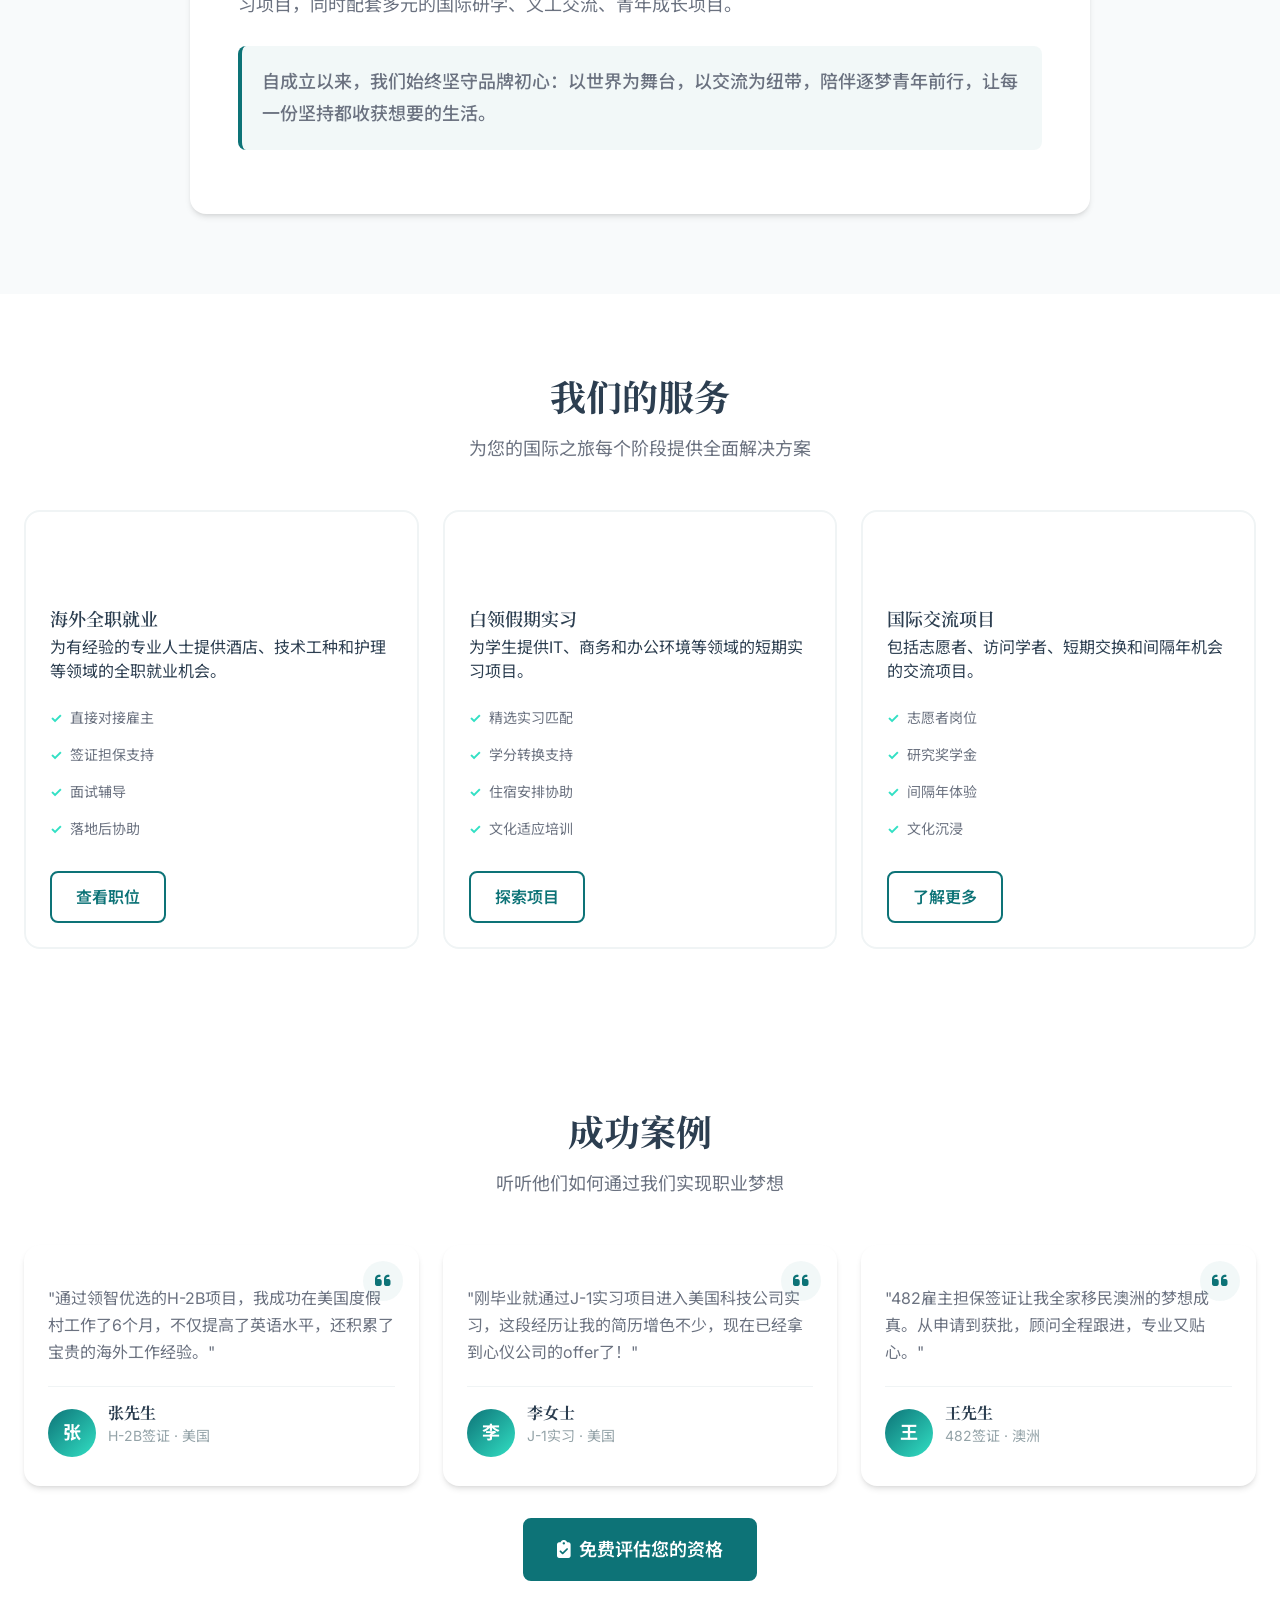
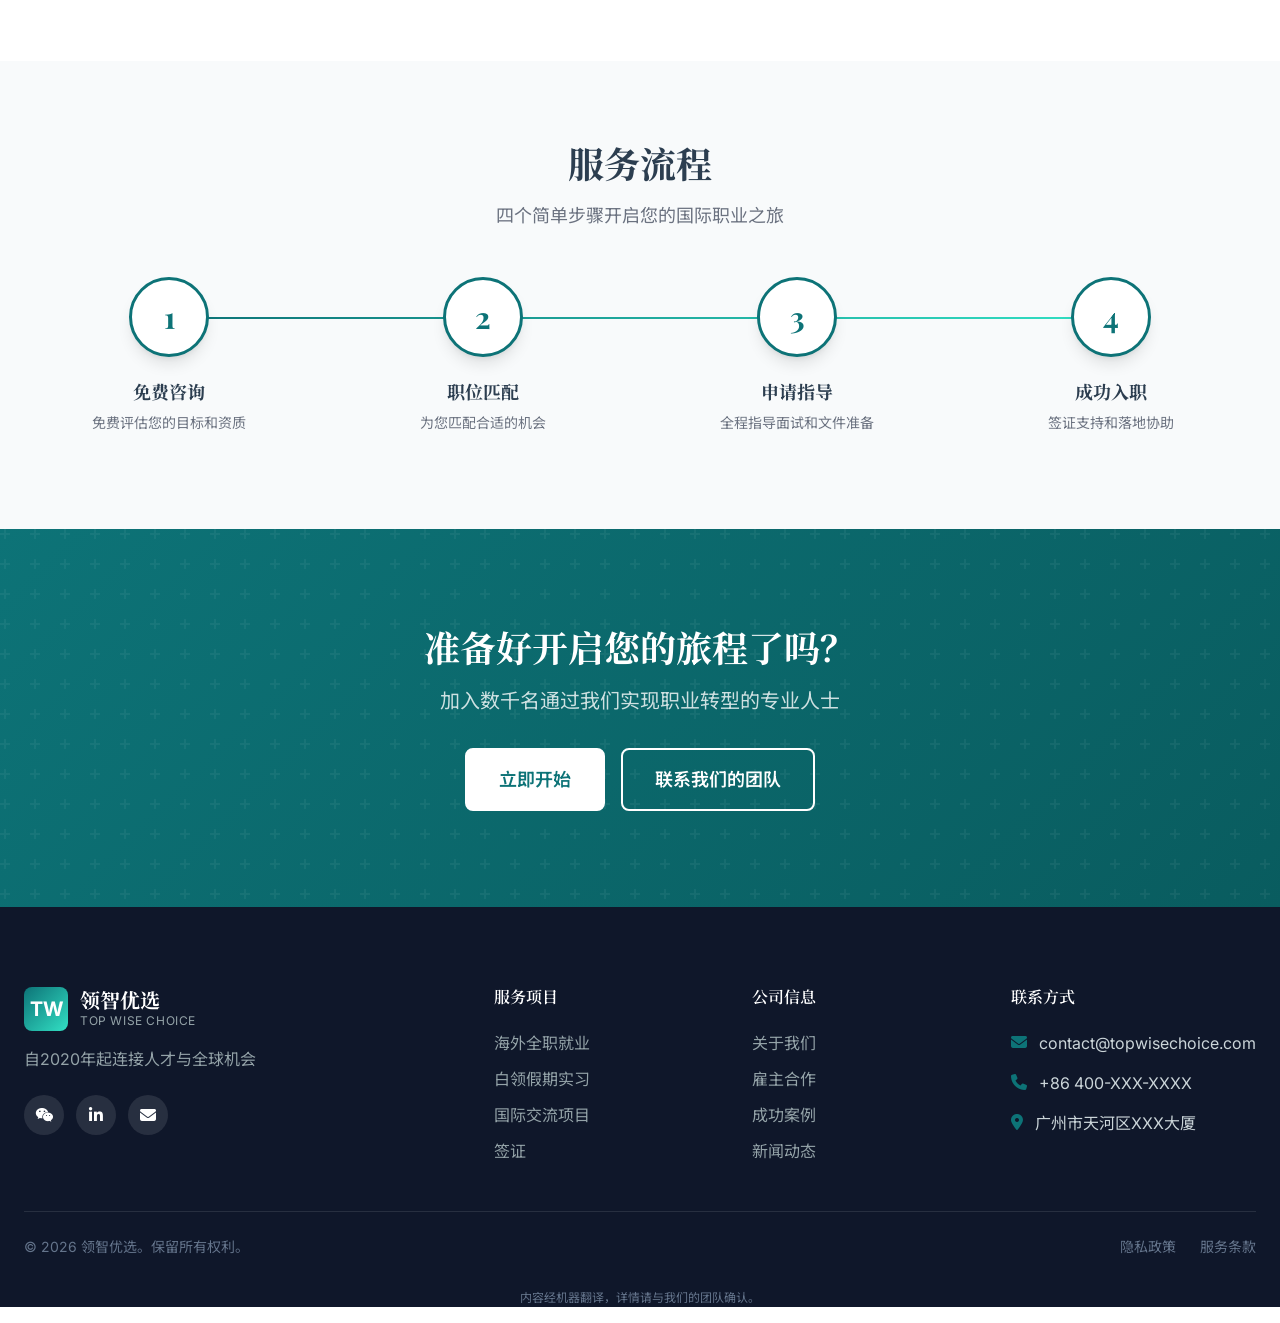
==== commit 71a8ba59: "Add floating online customer service button" ====
--- a/index.html
+++ b/index.html
@@ -458,6 +458,110 @@
     </div>
   </footer>
 
+  <!-- Floating Contact Button -->
+  <div class="floating-contact">
+    <button class="contact-toggle" id="contactToggle" aria-label="Open contact panel">
+      <i class="fas fa-comments"></i>
+      <span class="contact-badge">在线</span>
+    </button>
+    
+    <div class="contact-panel" id="contactPanel">
+      <div class="contact-panel-header">
+        <h4>在线客服</h4>
+        <button class="contact-close" id="contactClose" aria-label="Close contact panel">
+          <i class="fas fa-times"></i>
+        </button>
+      </div>
+      <div class="contact-panel-content">
+        <div class="contact-option">
+          <div class="contact-icon" style="background: linear-gradient(135deg, #07C160, #10B981);">
+            <i class="fab fa-weixin"></i>
+          </div>
+          <div class="contact-info">
+            <h5>微信咨询</h5>
+            <p>添加客服微信，获取一对一咨询服务</p>
+          </div>
+          <button class="contact-action-btn" onclick="copyWechat()">
+            <i class="fas fa-copy"></i>
+          </button>
+        </div>
+        
+        <div class="contact-divider"></div>
+        
+        <div class="contact-option">
+          <div class="contact-icon" style="background: linear-gradient(135deg, #1DA1F2, #3B82F6);">
+            <i class="fab fa-linkedin-in"></i>
+          </div>
+          <div class="contact-info">
+            <h5>LinkedIn</h5>
+            <p>关注我们的 LinkedIn 官方账号</p>
+          </div>
+          <a href="#" class="contact-action-btn" target="_blank">
+            <i class="fas fa-external-link-alt"></i>
+          </a>
+        </div>
+        
+        <div class="contact-divider"></div>
+        
+        <div class="contact-option">
+          <div class="contact-icon" style="background: linear-gradient(135deg, #6B7280, #9CA3AF);">
+            <i class="fas fa-envelope"></i>
+          </div>
+          <div class="contact-info">
+            <h5>邮件咨询</h5>
+            <p>contact@topwisechoice.com</p>
+          </div>
+          <a href="mailto:contact@topwisechoice.com" class="contact-action-btn">
+            <i class="fas fa-mail-bulk"></i>
+          </a>
+        </div>
+        
+        <div class="contact-divider"></div>
+        
+        <div class="contact-option">
+          <div class="contact-icon" style="background: linear-gradient(135deg, #0D7377, #32E0C4);">
+            <i class="fas fa-phone"></i>
+          </div>
+          <div class="contact-info">
+            <h5>电话咨询</h5>
+            <p>400-XXX-XXXX</p>
+          </div>
+          <a href="tel:400-XXX-XXXX" class="contact-action-btn">
+            <i class="fas fa-phone"></i>
+          </a>
+        </div>
+      </div>
+      <div class="contact-panel-footer">
+        <p>工作日 9:00 - 18:00 在线</p>
+      </div>
+    </div>
+  </div>
+
+  <script>
+    // Contact panel toggle
+    const contactToggle = document.getElementById('contactToggle');
+    const contactPanel = document.getElementById('contactPanel');
+    const contactClose = document.getElementById('contactClose');
+    
+    contactToggle.addEventListener('click', function() {
+      contactPanel.classList.toggle('active');
+    });
+    
+    contactClose.addEventListener('click', function() {
+      contactPanel.classList.remove('active');
+    });
+    
+    // Copy WeChat ID to clipboard
+    function copyWechat() {
+      const wechatId = 'TopWiseChoice2026';
+      navigator.clipboard.writeText(wechatId).then(function() {
+        alert('微信ID已复制到剪贴板：' + wechatId);
+      }).catch(function(err) {
+        console.error('复制失败:', err);
+      });
+    }
+  </script>
+
   <script src="scripts/main.js"></script>
 </body>
 </html>
--- a/styles/main.css
+++ b/styles/main.css
@@ -965,3 +965,205 @@
     grid-template-columns: 1fr;
   }
 }
+
+/* ========================================
+   Floating Contact Button
+   ======================================== */
+.floating-contact {
+  position: fixed;
+  right: var(--space-4);
+  bottom: var(--space-8);
+  z-index: var(--z-fixed);
+}
+
+.contact-toggle {
+  position: relative;
+  width: 64px;
+  height: 64px;
+  display: flex;
+  align-items: center;
+  justify-content: center;
+  background: linear-gradient(135deg, var(--color-primary) 0%, var(--color-secondary) 100%);
+  border: none;
+  border-radius: 50%;
+  color: var(--color-white);
+  font-size: var(--text-xl);
+  box-shadow: var(--shadow-xl);
+  cursor: pointer;
+  transition: all var(--transition-fast);
+}
+
+.contact-toggle:hover {
+  transform: scale(1.1);
+  box-shadow: var(--shadow-2xl);
+}
+
+.contact-badge {
+  position: absolute;
+  top: -8px;
+  right: -8px;
+  padding: 2px 8px;
+  font-size: var(--text-xs);
+  font-weight: var(--font-semibold);
+  color: var(--color-white);
+  background-color: var(--color-success);
+  border-radius: var(--radius-full);
+  border: 2px solid var(--color-white);
+}
+
+.contact-panel {
+  position: absolute;
+  right: 0;
+  bottom: 80px;
+  width: 320px;
+  background-color: var(--color-white);
+  border-radius: var(--radius-xl);
+  box-shadow: var(--shadow-2xl);
+  opacity: 0;
+  visibility: hidden;
+  transform: translateY(20px);
+  transition: all var(--transition-fast);
+}
+
+.contact-panel.active {
+  opacity: 1;
+  visibility: visible;
+  transform: translateY(0);
+}
+
+.contact-panel-header {
+  display: flex;
+  align-items: center;
+  justify-content: space-between;
+  padding: var(--space-4);
+  background: linear-gradient(135deg, var(--color-primary) 0%, var(--color-secondary) 100%);
+  border-radius: var(--radius-xl) var(--radius-xl) 0 0;
+}
+
+.contact-panel-header h4 {
+  margin: 0;
+  color: var(--color-white);
+  font-size: var(--text-lg);
+  font-weight: var(--font-semibold);
+}
+
+.contact-close {
+  display: flex;
+  align-items: center;
+  justify-content: center;
+  width: 32px;
+  height: 32px;
+  background-color: rgba(255, 255, 255, 0.2);
+  border: none;
+  border-radius: var(--radius-lg);
+  color: var(--color-white);
+  font-size: var(--text-sm);
+  cursor: pointer;
+  transition: background-color var(--transition-fast);
+}
+
+.contact-close:hover {
+  background-color: rgba(255, 255, 255, 0.3);
+}
+
+.contact-panel-content {
+  padding: var(--space-4);
+}
+
+.contact-option {
+  display: flex;
+  align-items: center;
+  gap: var(--space-3);
+  padding: var(--space-3);
+  border-radius: var(--radius-lg);
+  transition: background-color var(--transition-fast);
+}
+
+.contact-option:hover {
+  background-color: var(--color-gray-50);
+}
+
+.contact-icon {
+  width: 48px;
+  height: 48px;
+  flex-shrink: 0;
+  display: flex;
+  align-items: center;
+  justify-content: center;
+  border-radius: var(--radius-lg);
+  color: var(--color-white);
+  font-size: var(--text-lg);
+}
+
+.contact-info {
+  flex: 1;
+  min-width: 0;
+}
+
+.contact-info h5 {
+  margin: 0 0 var(--space-1) 0;
+  font-size: var(--text-sm);
+  font-weight: var(--font-semibold);
+  color: var(--color-text-primary);
+}
+
+.contact-info p {
+  margin: 0;
+  font-size: var(--text-xs);
+  color: var(--color-text-secondary);
+  overflow: hidden;
+  text-overflow: ellipsis;
+  white-space: nowrap;
+}
+
+.contact-action-btn {
+  display: flex;
+  align-items: center;
+  justify-content: center;
+  width: 36px;
+  height: 36px;
+  background-color: var(--color-gray-100);
+  border: none;
+  border-radius: var(--radius-lg);
+  color: var(--color-text-muted);
+  font-size: var(--text-sm);
+  cursor: pointer;
+  transition: all var(--transition-fast);
+}
+
+.contact-action-btn:hover {
+  background-color: var(--color-primary);
+  color: var(--color-white);
+}
+
+.contact-divider {
+  height: 1px;
+  margin: var(--space-2) 0;
+  background-color: var(--color-gray-100);
+}
+
+.contact-panel-footer {
+  padding: var(--space-3) var(--space-4);
+  background-color: var(--color-gray-50);
+  border-radius: 0 0 var(--radius-xl) var(--radius-xl);
+}
+
+.contact-panel-footer p {
+  margin: 0;
+  font-size: var(--text-xs);
+  color: var(--color-text-muted);
+  text-align: center;
+}
+
+@media (max-width: 480px) {
+  .contact-panel {
+    right: -20px;
+    width: calc(100vw - var(--space-8));
+    max-width: 300px;
+  }
+  
+  .floating-contact {
+    right: var(--space-3);
+    bottom: var(--space-6);
+  }
+}
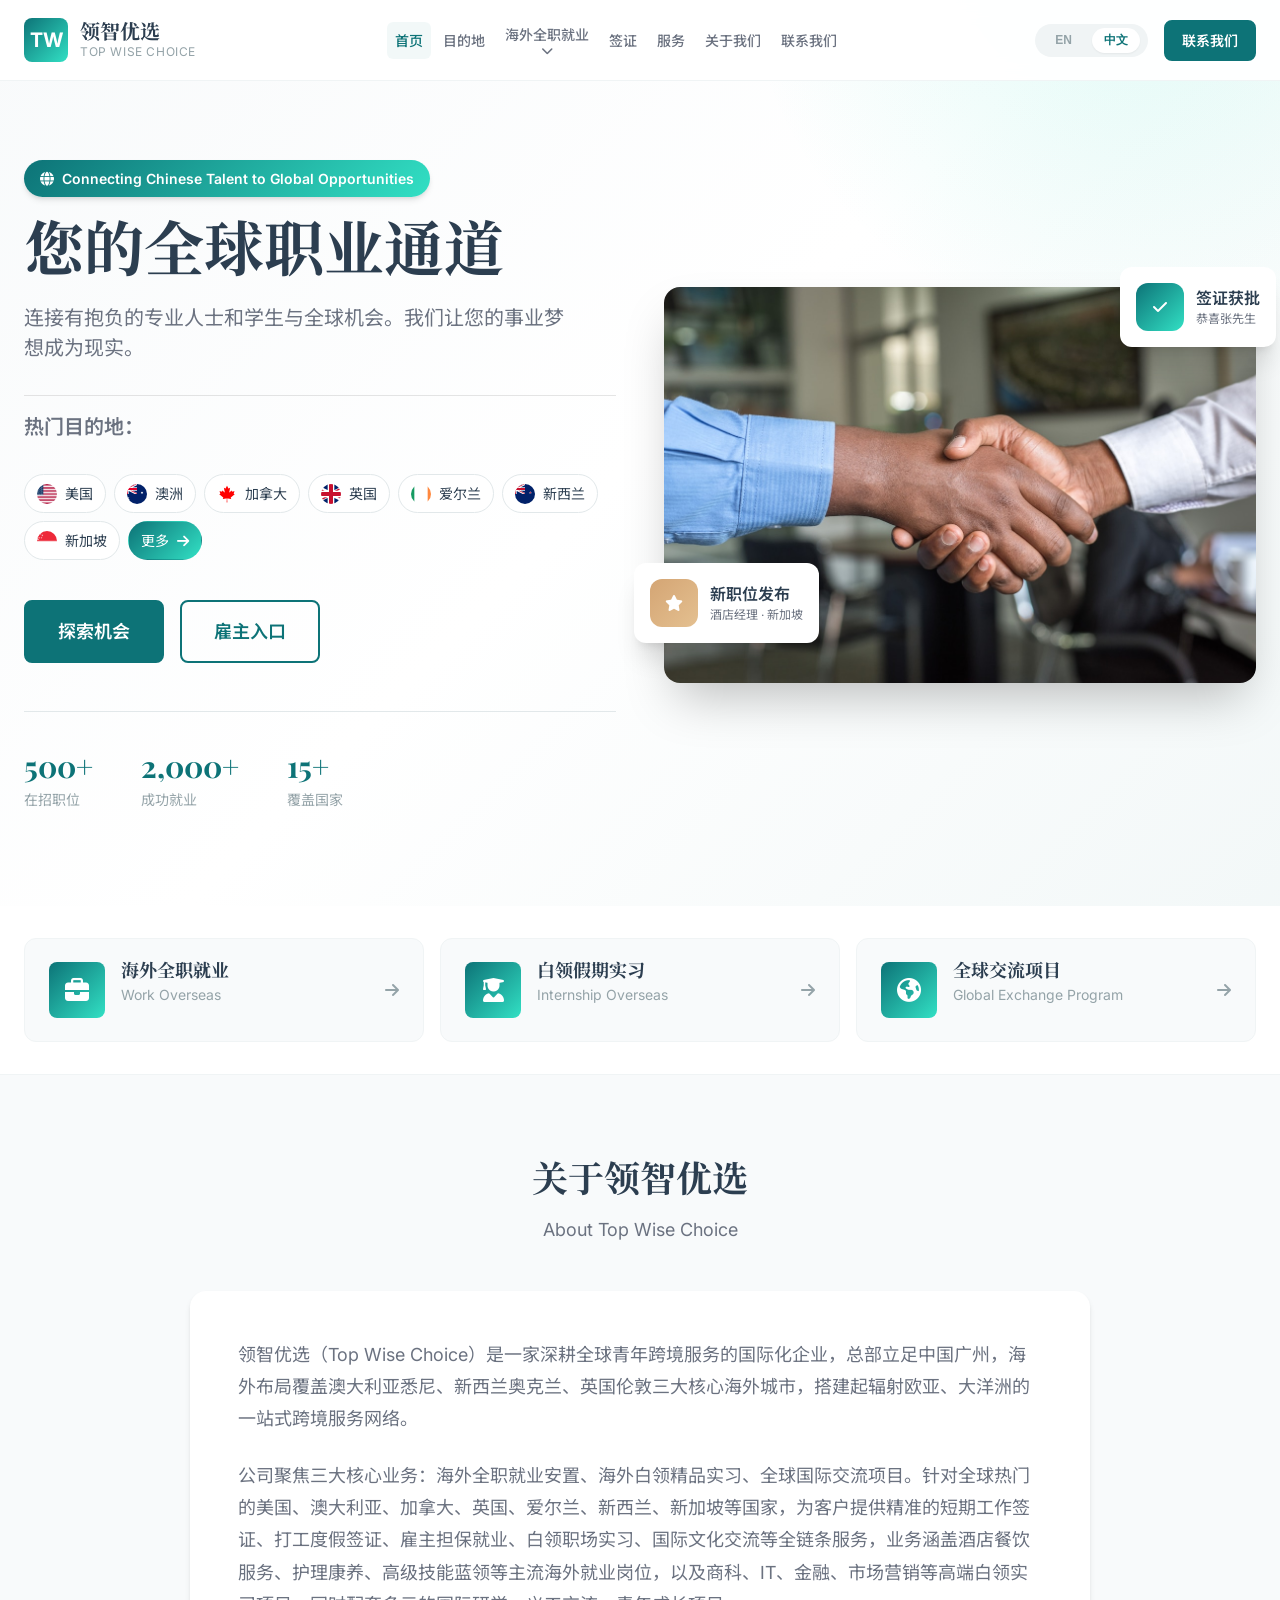
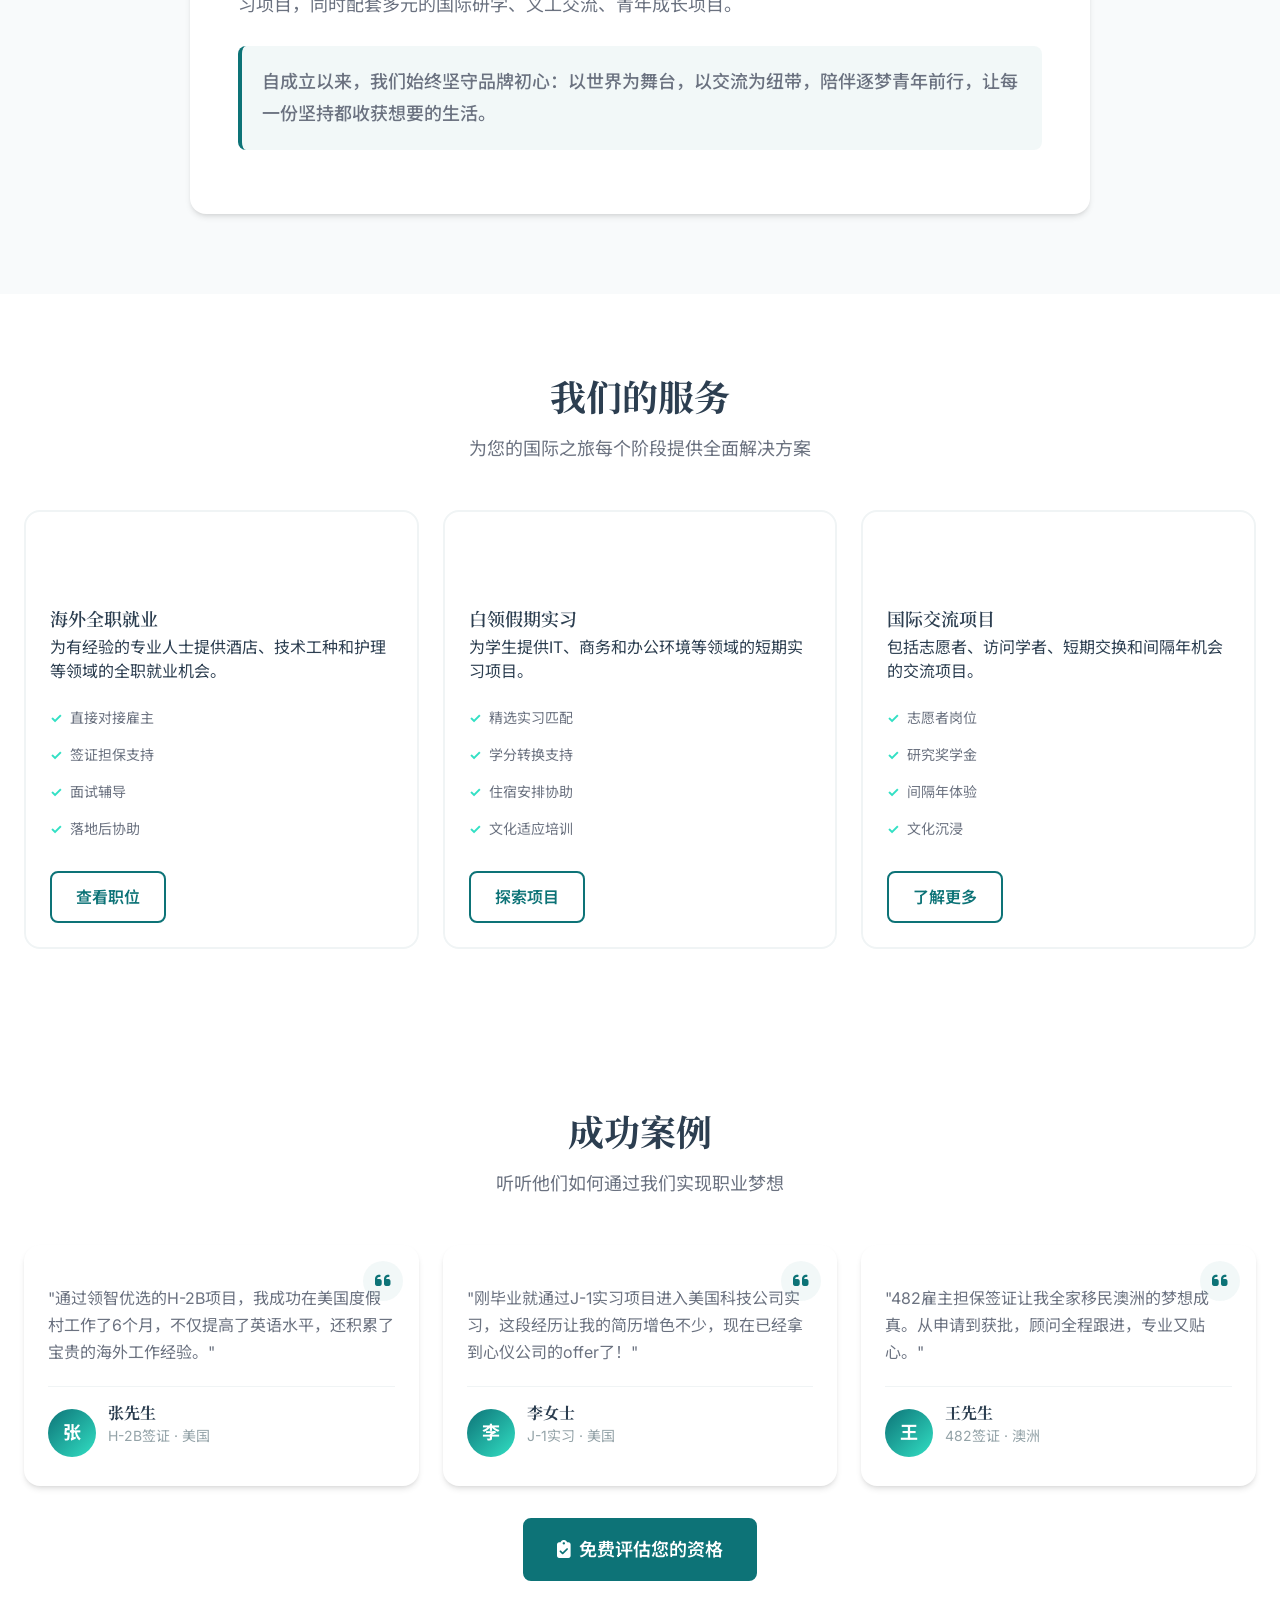
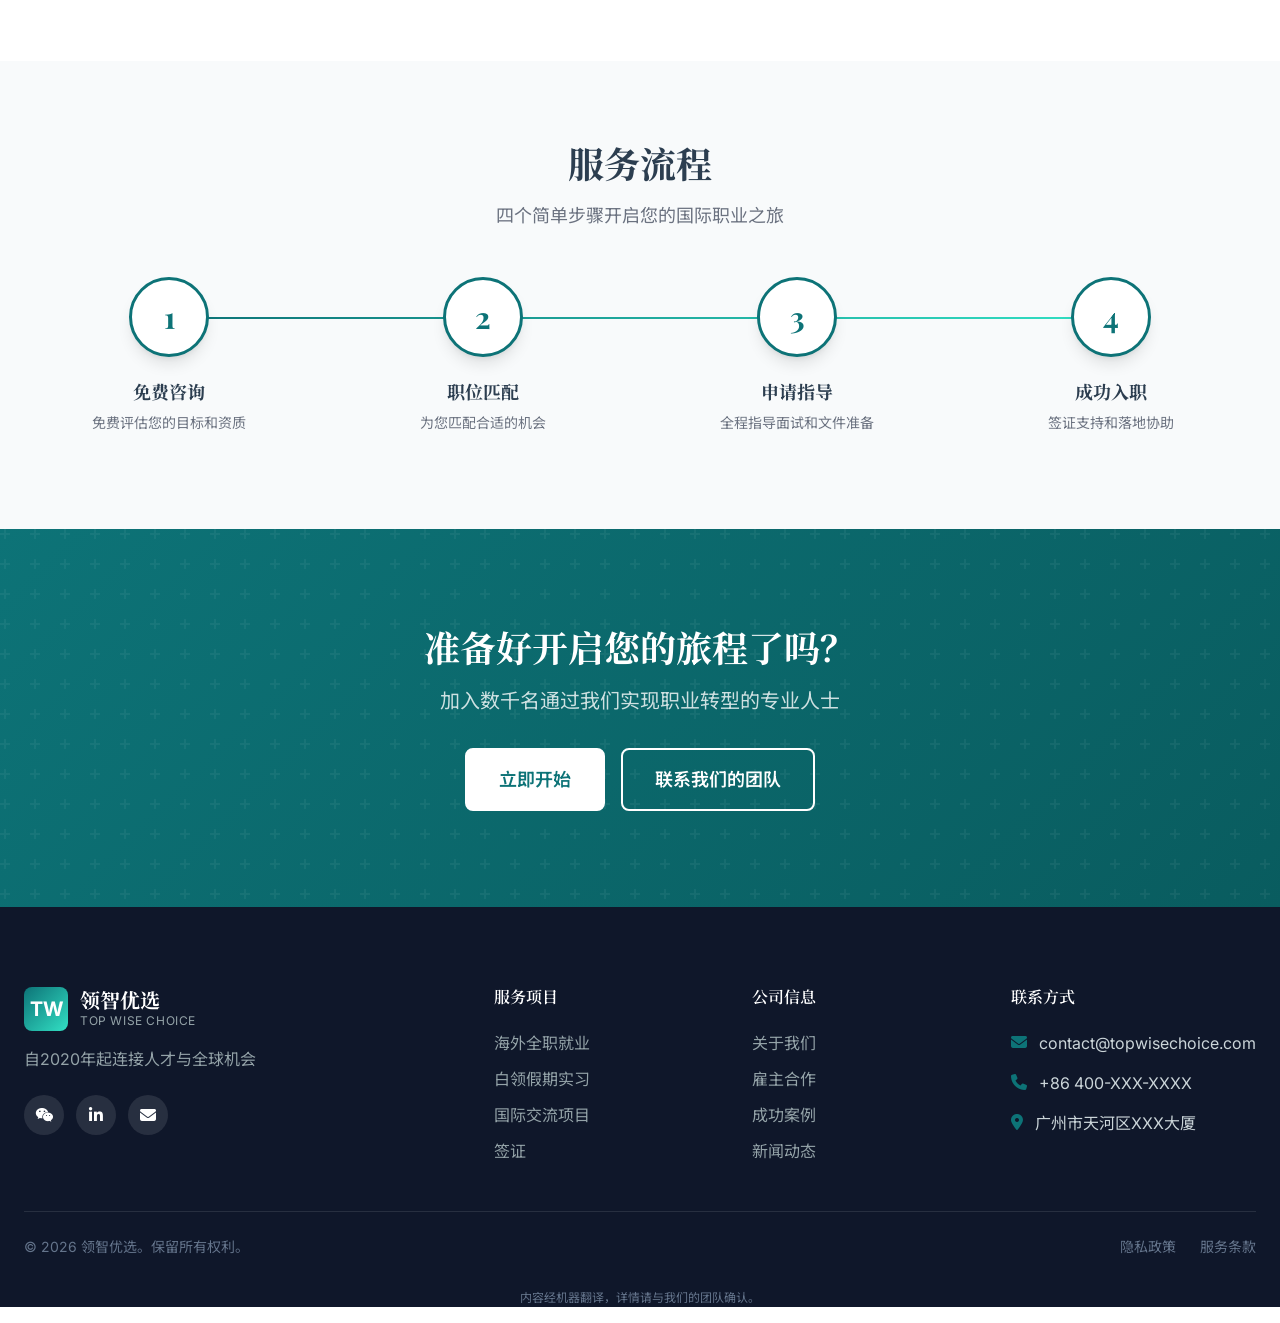
==== commit e5ab887b: "Add Tawk.to live chat support" ====
--- a/index.html
+++ b/index.html
@@ -8,6 +8,20 @@
   <link rel="stylesheet" href="styles/main.css">
   <link rel="stylesheet" href="styles/home-enhanced.css">
   <link rel="stylesheet" href="https://cdnjs.cloudflare.com/ajax/libs/font-awesome/6.5.1/css/all.min.css">
+  
+  <!--Start of Tawk.to Script-->
+  <script type="text/javascript">
+  var Tawk_API=Tawk_API||{}, Tawk_LoadStart=new Date();
+  (function(){
+  var s1=document.createElement("script"),s0=document.getElementsByTagName("script")[0];
+  s1.async=true;
+  s1.src='https://embed.tawk.to/6a1eea2123ea7d1c2c95420b/1jq4c54t0';
+  s1.charset='UTF-8';
+  s1.setAttribute('crossorigin','*');
+  s0.parentNode.insertBefore(s1,s0);
+  })();
+  </script>
+  <!--End of Tawk.to Script-->
 </head>
 <body>
   <!-- Header -->
@@ -458,110 +472,6 @@
     </div>
   </footer>
 
-  <!-- Floating Contact Button -->
-  <div class="floating-contact">
-    <button class="contact-toggle" id="contactToggle" aria-label="Open contact panel">
-      <i class="fas fa-comments"></i>
-      <span class="contact-badge">在线</span>
-    </button>
-    
-    <div class="contact-panel" id="contactPanel">
-      <div class="contact-panel-header">
-        <h4>在线客服</h4>
-        <button class="contact-close" id="contactClose" aria-label="Close contact panel">
-          <i class="fas fa-times"></i>
-        </button>
-      </div>
-      <div class="contact-panel-content">
-        <div class="contact-option">
-          <div class="contact-icon" style="background: linear-gradient(135deg, #07C160, #10B981);">
-            <i class="fab fa-weixin"></i>
-          </div>
-          <div class="contact-info">
-            <h5>微信咨询</h5>
-            <p>添加客服微信，获取一对一咨询服务</p>
-          </div>
-          <button class="contact-action-btn" onclick="copyWechat()">
-            <i class="fas fa-copy"></i>
-          </button>
-        </div>
-        
-        <div class="contact-divider"></div>
-        
-        <div class="contact-option">
-          <div class="contact-icon" style="background: linear-gradient(135deg, #1DA1F2, #3B82F6);">
-            <i class="fab fa-linkedin-in"></i>
-          </div>
-          <div class="contact-info">
-            <h5>LinkedIn</h5>
-            <p>关注我们的 LinkedIn 官方账号</p>
-          </div>
-          <a href="#" class="contact-action-btn" target="_blank">
-            <i class="fas fa-external-link-alt"></i>
-          </a>
-        </div>
-        
-        <div class="contact-divider"></div>
-        
-        <div class="contact-option">
-          <div class="contact-icon" style="background: linear-gradient(135deg, #6B7280, #9CA3AF);">
-            <i class="fas fa-envelope"></i>
-          </div>
-          <div class="contact-info">
-            <h5>邮件咨询</h5>
-            <p>contact@topwisechoice.com</p>
-          </div>
-          <a href="mailto:contact@topwisechoice.com" class="contact-action-btn">
-            <i class="fas fa-mail-bulk"></i>
-          </a>
-        </div>
-        
-        <div class="contact-divider"></div>
-        
-        <div class="contact-option">
-          <div class="contact-icon" style="background: linear-gradient(135deg, #0D7377, #32E0C4);">
-            <i class="fas fa-phone"></i>
-          </div>
-          <div class="contact-info">
-            <h5>电话咨询</h5>
-            <p>400-XXX-XXXX</p>
-          </div>
-          <a href="tel:400-XXX-XXXX" class="contact-action-btn">
-            <i class="fas fa-phone"></i>
-          </a>
-        </div>
-      </div>
-      <div class="contact-panel-footer">
-        <p>工作日 9:00 - 18:00 在线</p>
-      </div>
-    </div>
-  </div>
-
-  <script>
-    // Contact panel toggle
-    const contactToggle = document.getElementById('contactToggle');
-    const contactPanel = document.getElementById('contactPanel');
-    const contactClose = document.getElementById('contactClose');
-    
-    contactToggle.addEventListener('click', function() {
-      contactPanel.classList.toggle('active');
-    });
-    
-    contactClose.addEventListener('click', function() {
-      contactPanel.classList.remove('active');
-    });
-    
-    // Copy WeChat ID to clipboard
-    function copyWechat() {
-      const wechatId = 'TopWiseChoice2026';
-      navigator.clipboard.writeText(wechatId).then(function() {
-        alert('微信ID已复制到剪贴板：' + wechatId);
-      }).catch(function(err) {
-        console.error('复制失败:', err);
-      });
-    }
-  </script>
-
   <script src="scripts/main.js"></script>
 </body>
 </html>
--- a/styles/main.css
+++ b/styles/main.css
@@ -978,19 +978,20 @@
 
 .contact-toggle {
   position: relative;
-  width: 64px;
-  height: 64px;
+  width: 72px;
+  height: 72px;
   display: flex;
   align-items: center;
   justify-content: center;
-  background: linear-gradient(135deg, var(--color-primary) 0%, var(--color-secondary) 100%);
-  border: none;
+  background: linear-gradient(135deg, #2563EB 0%, #3B82F6 100%);
+  border: 3px solid rgba(255, 255, 255, 0.8);
   border-radius: 50%;
   color: var(--color-white);
-  font-size: var(--text-xl);
-  box-shadow: var(--shadow-xl);
+  font-size: 1.5rem;
+  box-shadow: 0 10px 30px rgba(37, 99, 235, 0.4);
   cursor: pointer;
   transition: all var(--transition-fast);
+  z-index: 9999;
 }
 
 .contact-toggle:hover {
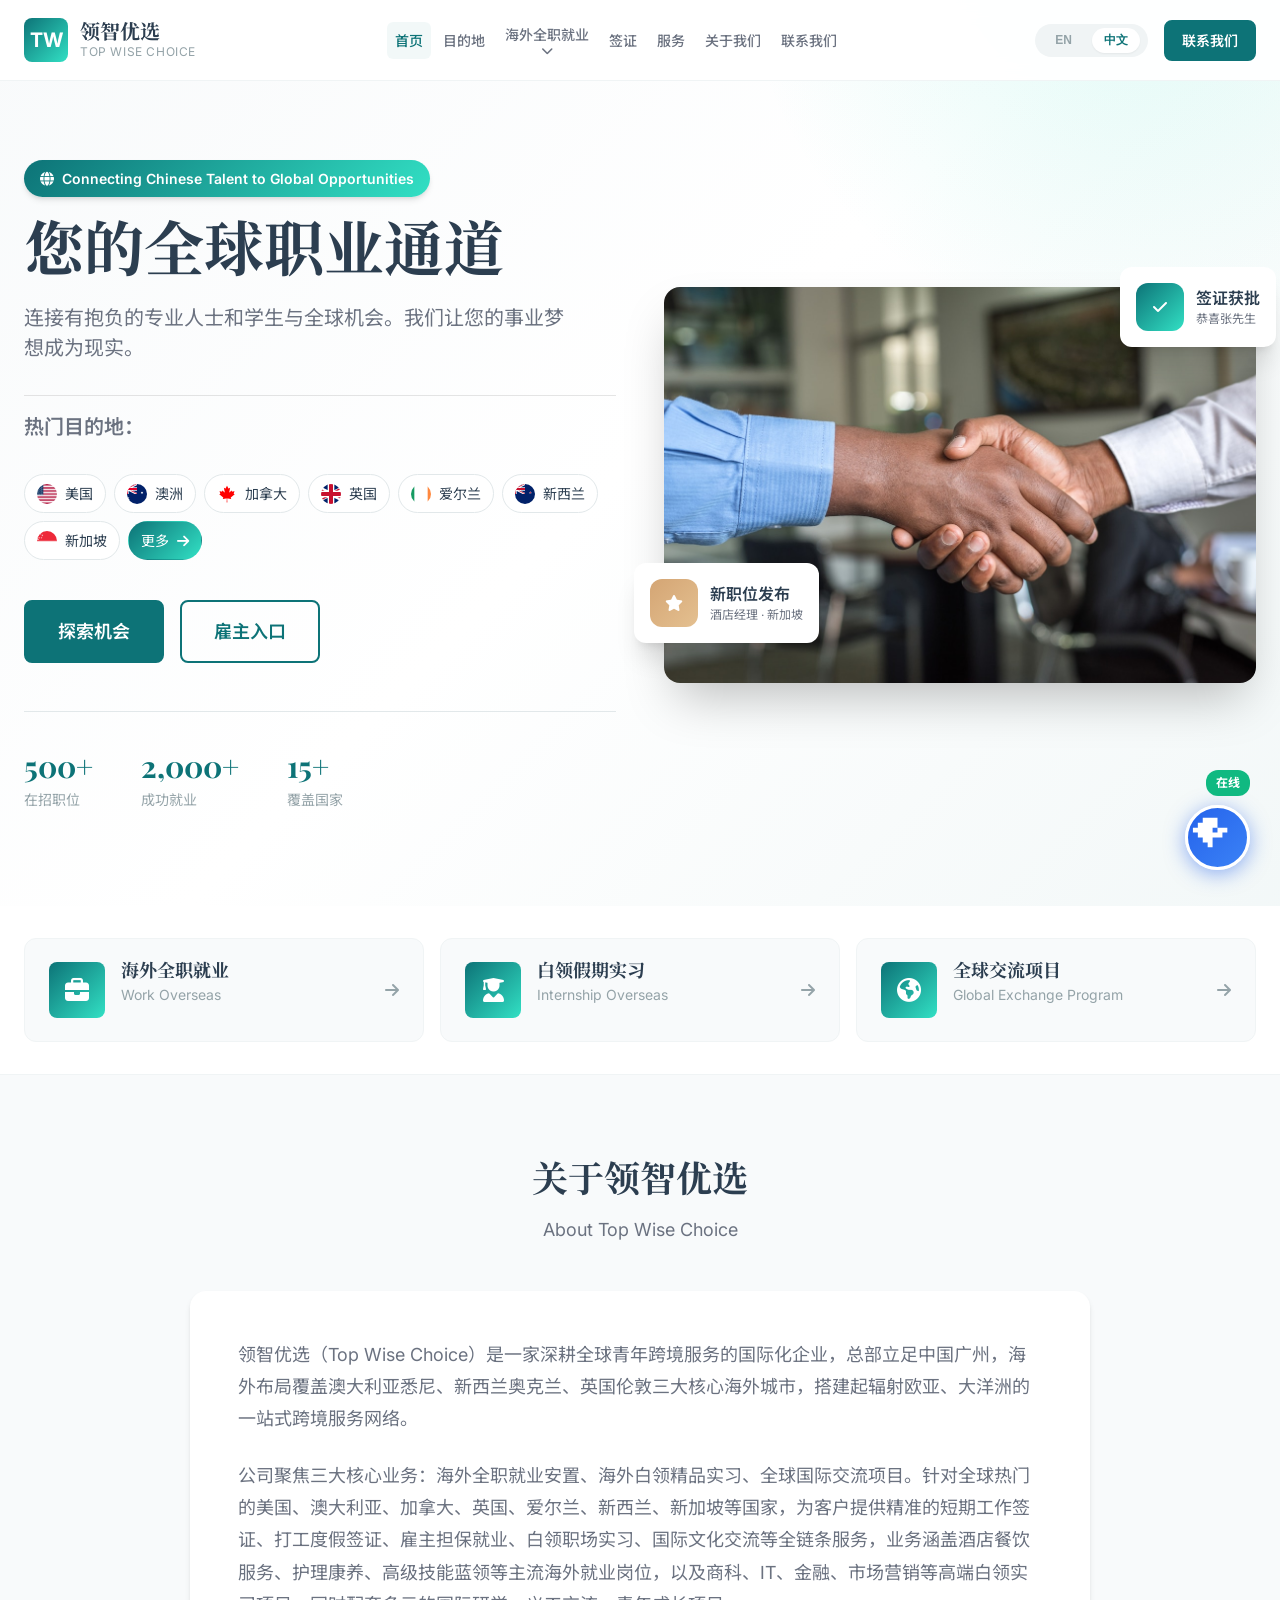
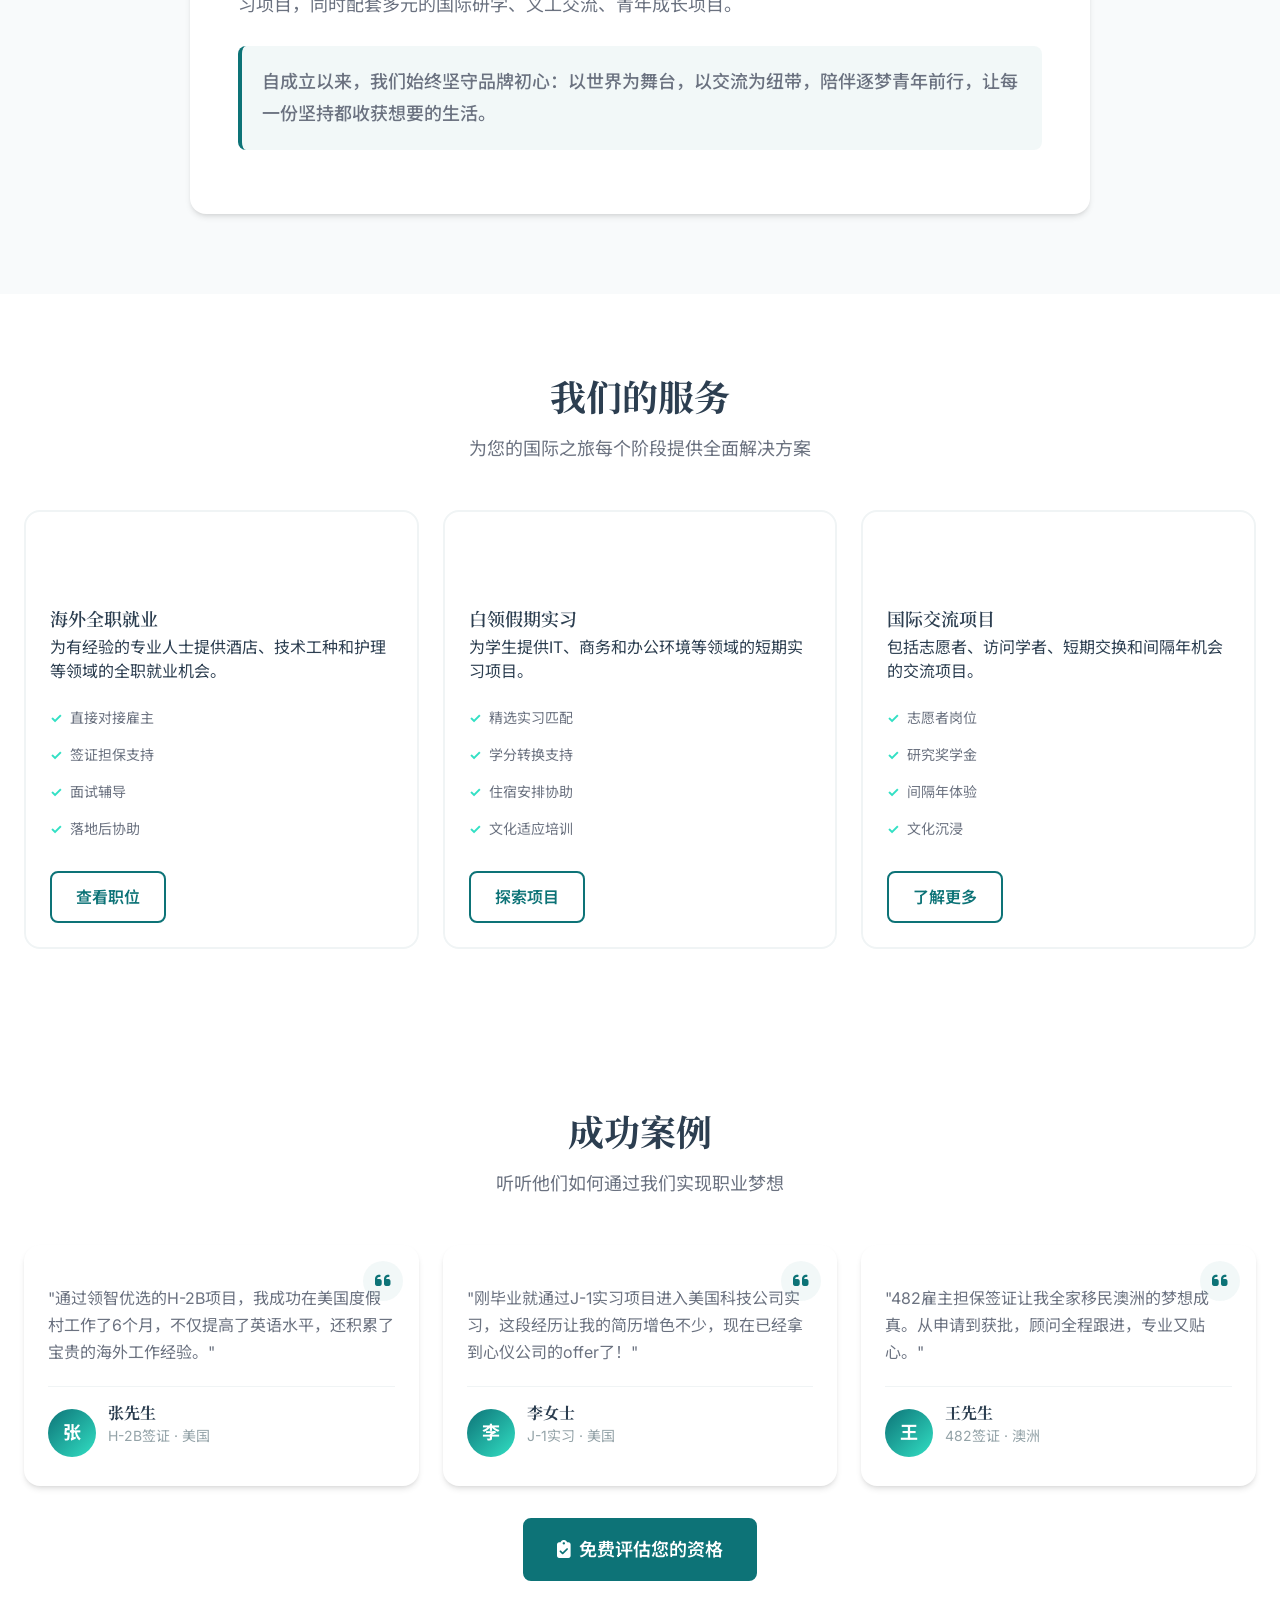
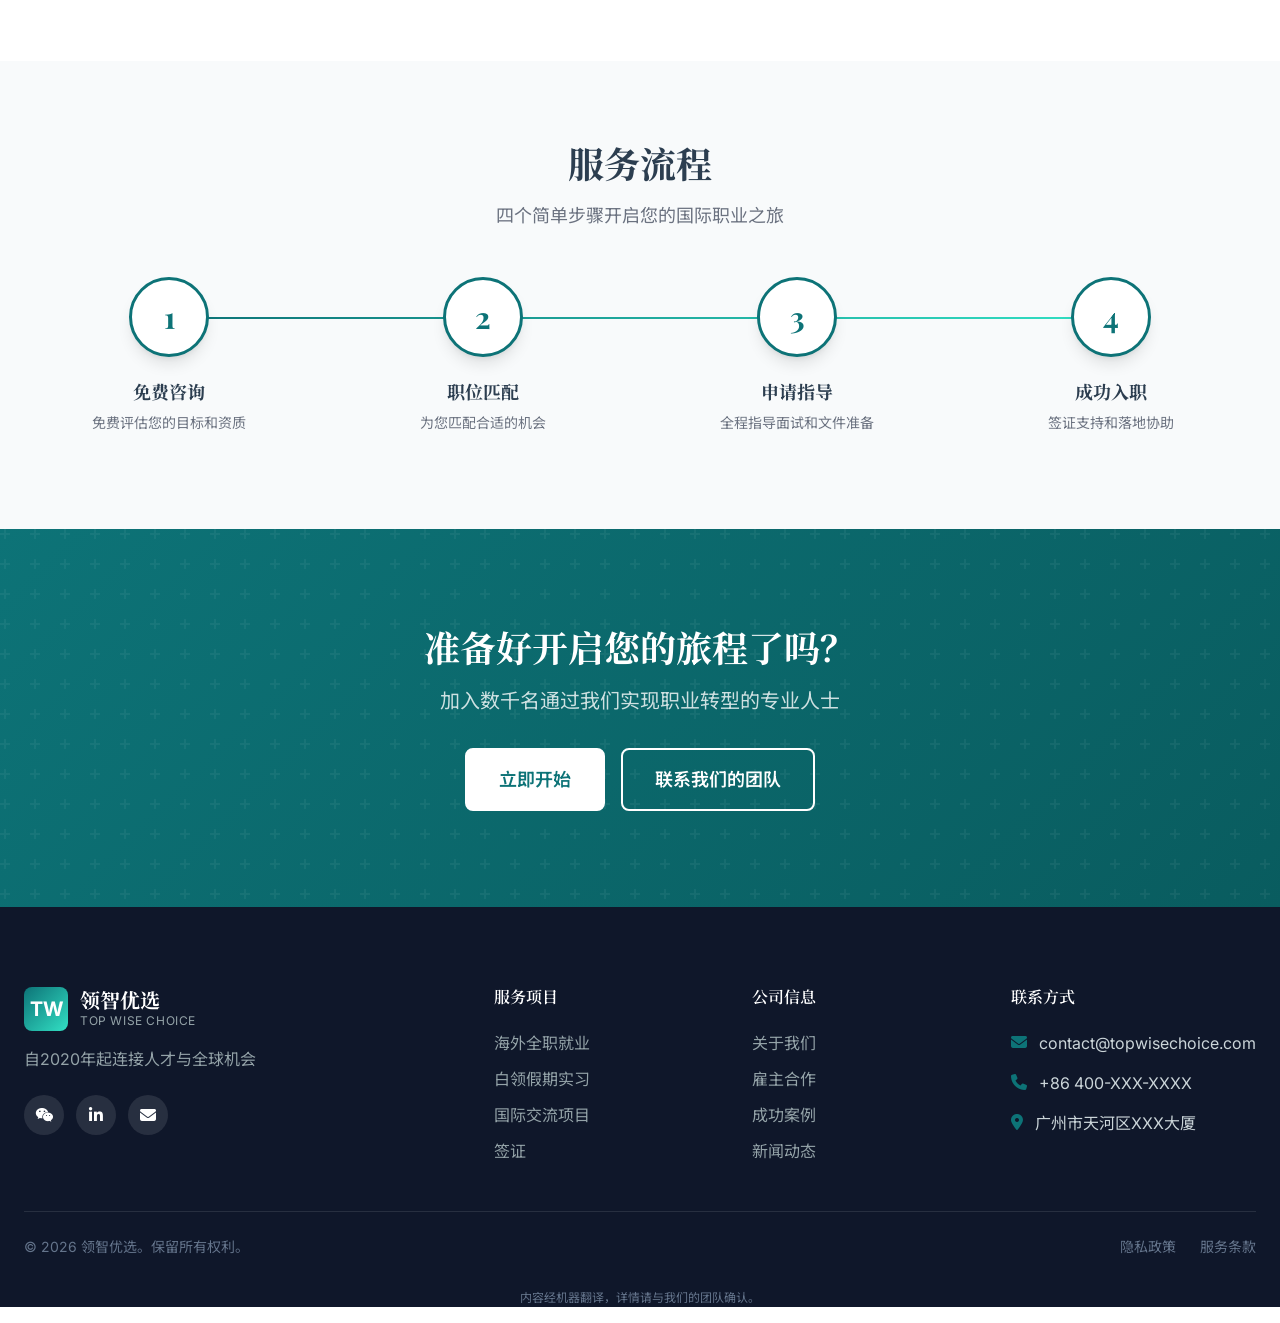
==== commit 3c1085ad: "Add backup chat button and fix Tawk.to visibility" ====
--- a/index.html
+++ b/index.html
@@ -20,6 +20,20 @@
   s1.setAttribute('crossorigin','*');
   s0.parentNode.insertBefore(s1,s0);
   })();
+  
+  // 配置 Tawk.to 显示设置
+  Tawk_API.onLoad = function() {
+    Tawk_API.showWidget();
+  };
+  
+  // 强制显示聊天按钮
+  window.addEventListener('load', function() {
+    setTimeout(function() {
+      if (typeof Tawk_API !== 'undefined') {
+        Tawk_API.showWidget();
+      }
+    }, 1000);
+  });
   </script>
   <!--End of Tawk.to Script-->
 </head>
@@ -472,6 +486,75 @@
     </div>
   </footer>
 
+  <!-- Backup Floating Chat Button -->
+  <div id="backupChatButton" style="position: fixed; bottom: 30px; right: 30px; z-index: 9999;">
+    <button 
+      onclick="openTawkChat()" 
+      style="
+        width: 65px; 
+        height: 65px; 
+        border-radius: 50%; 
+        background: linear-gradient(135deg, #2563EB 0%, #3B82F6 100%); 
+        border: 3px solid white; 
+        box-shadow: 0 4px 20px rgba(37, 99, 235, 0.5); 
+        color: white; 
+        font-size: 24px; 
+        cursor: pointer; 
+        transition: all 0.3s ease;
+        display: flex;
+        align-items: center;
+        justify-content: center;
+      "
+      onmouseover="this.style.transform='scale(1.1)'"
+      onmouseout="this.style.transform='scale(1)'"
+    >
+      <svg xmlns="http://www.w3.org/2000/svg" viewBox="0 0 24 24" fill="currentColor">
+        <path d="M8 2v2H6v2H4v2H2v2h2v2h2v2h2v2h2v-2h2v-2h2v-2h2v-2h-2V8h-2V6h-2V4h-2V2zm2 2h2v2h-2V4zm0 4h2v2h-2V8zm0 4h2v2h-2v-2z"/>
+      </svg>
+    </button>
+    <div style="
+      position: absolute; 
+      top: -35px; 
+      right: 0; 
+      background: #10B981; 
+      color: white; 
+      padding: 4px 10px; 
+      border-radius: 12px; 
+      font-size: 12px; 
+      font-weight: bold;
+    ">
+      在线
+    </div>
+  </div>
+
+  <script>
+    // Tawk.to chat function
+    function openTawkChat() {
+      if (typeof Tawk_API !== 'undefined') {
+        Tawk_API.maximize();
+      } else {
+        // Fallback if Tawk.to is not loaded
+        alert('客服功能正在加载中，请稍候...');
+      }
+    }
+
+    // Hide backup button when Tawk.to widget is loaded
+    window.addEventListener('load', function() {
+      setTimeout(function() {
+        if (typeof Tawk_API !== 'undefined') {
+          var backupBtn = document.getElementById('backupChatButton');
+          if (backupBtn) {
+            // Check if Tawk.to widget is visible
+            var tawkWidget = document.querySelector('.tawk-widget');
+            if (tawkWidget && tawkWidget.offsetHeight > 0) {
+              backupBtn.style.display = 'none';
+            }
+          }
+        }
+      }, 2000);
+    });
+  </script>
+
   <script src="scripts/main.js"></script>
 </body>
 </html>
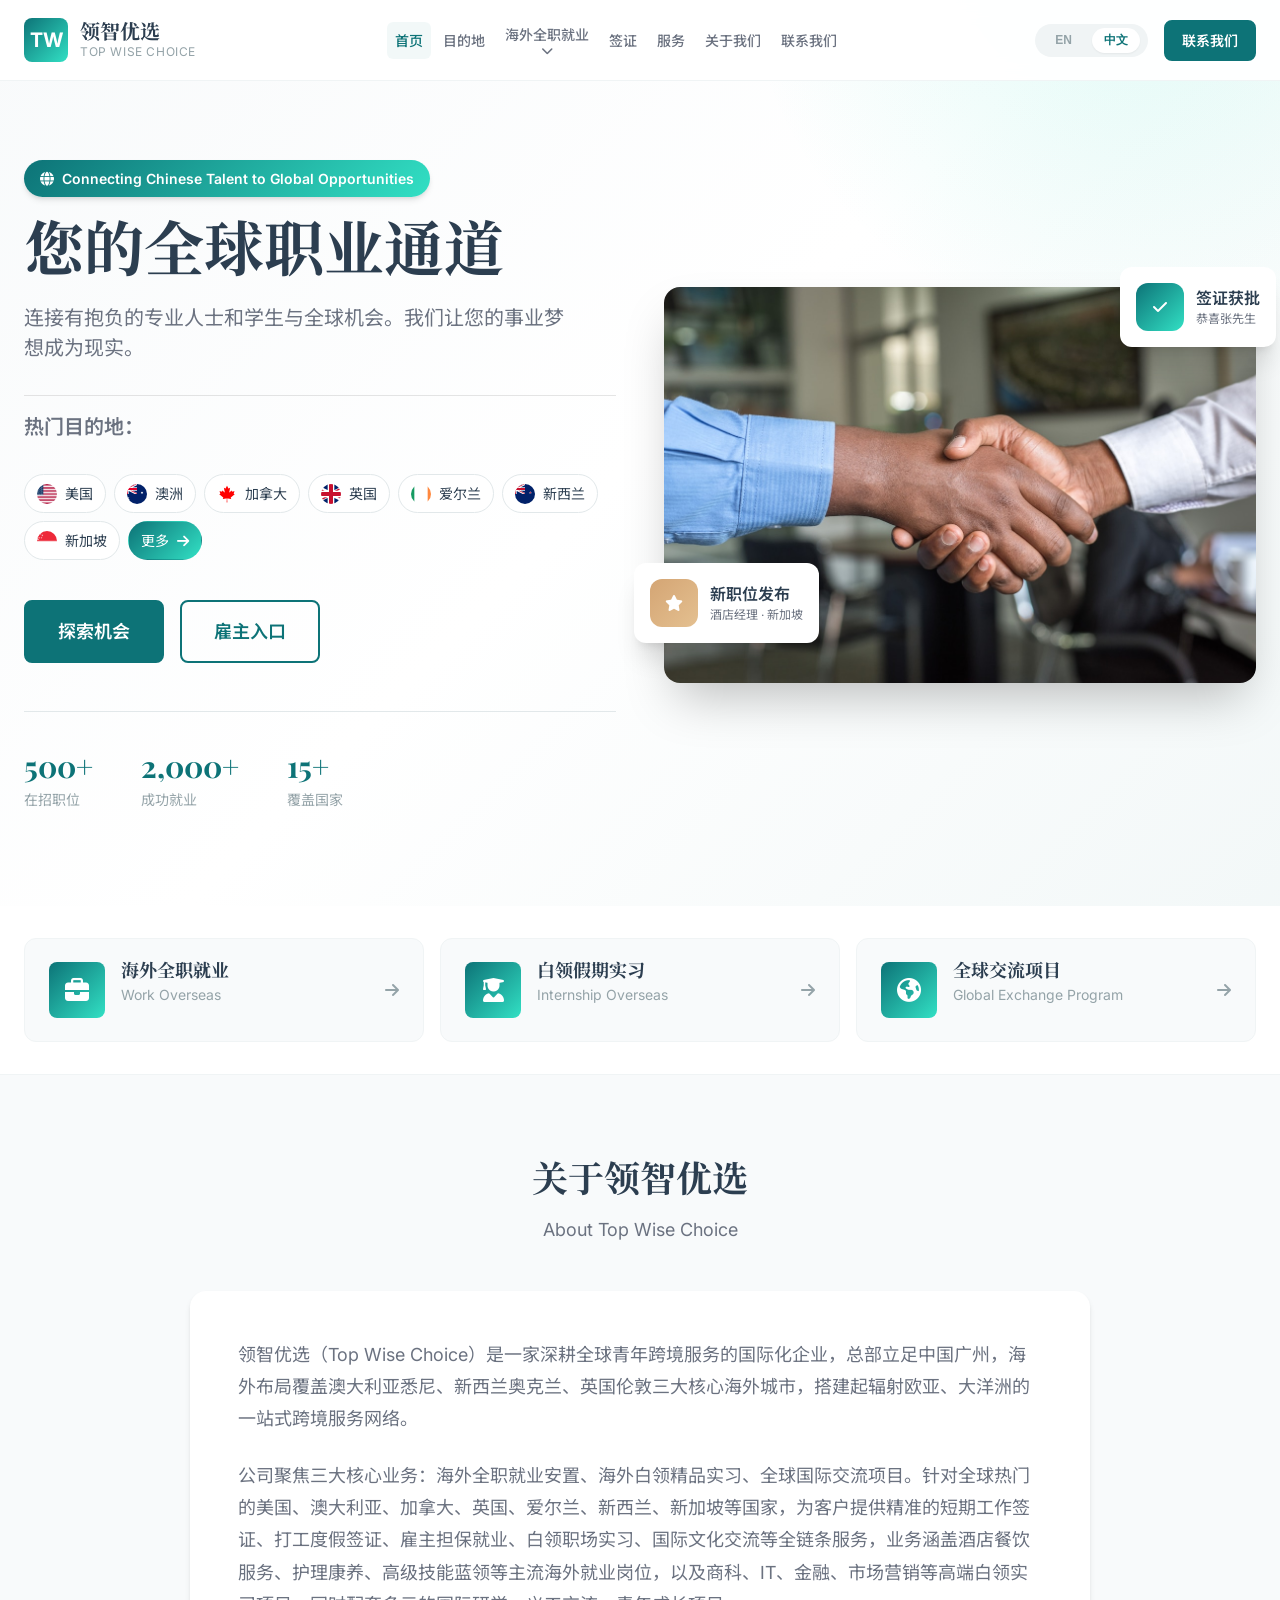
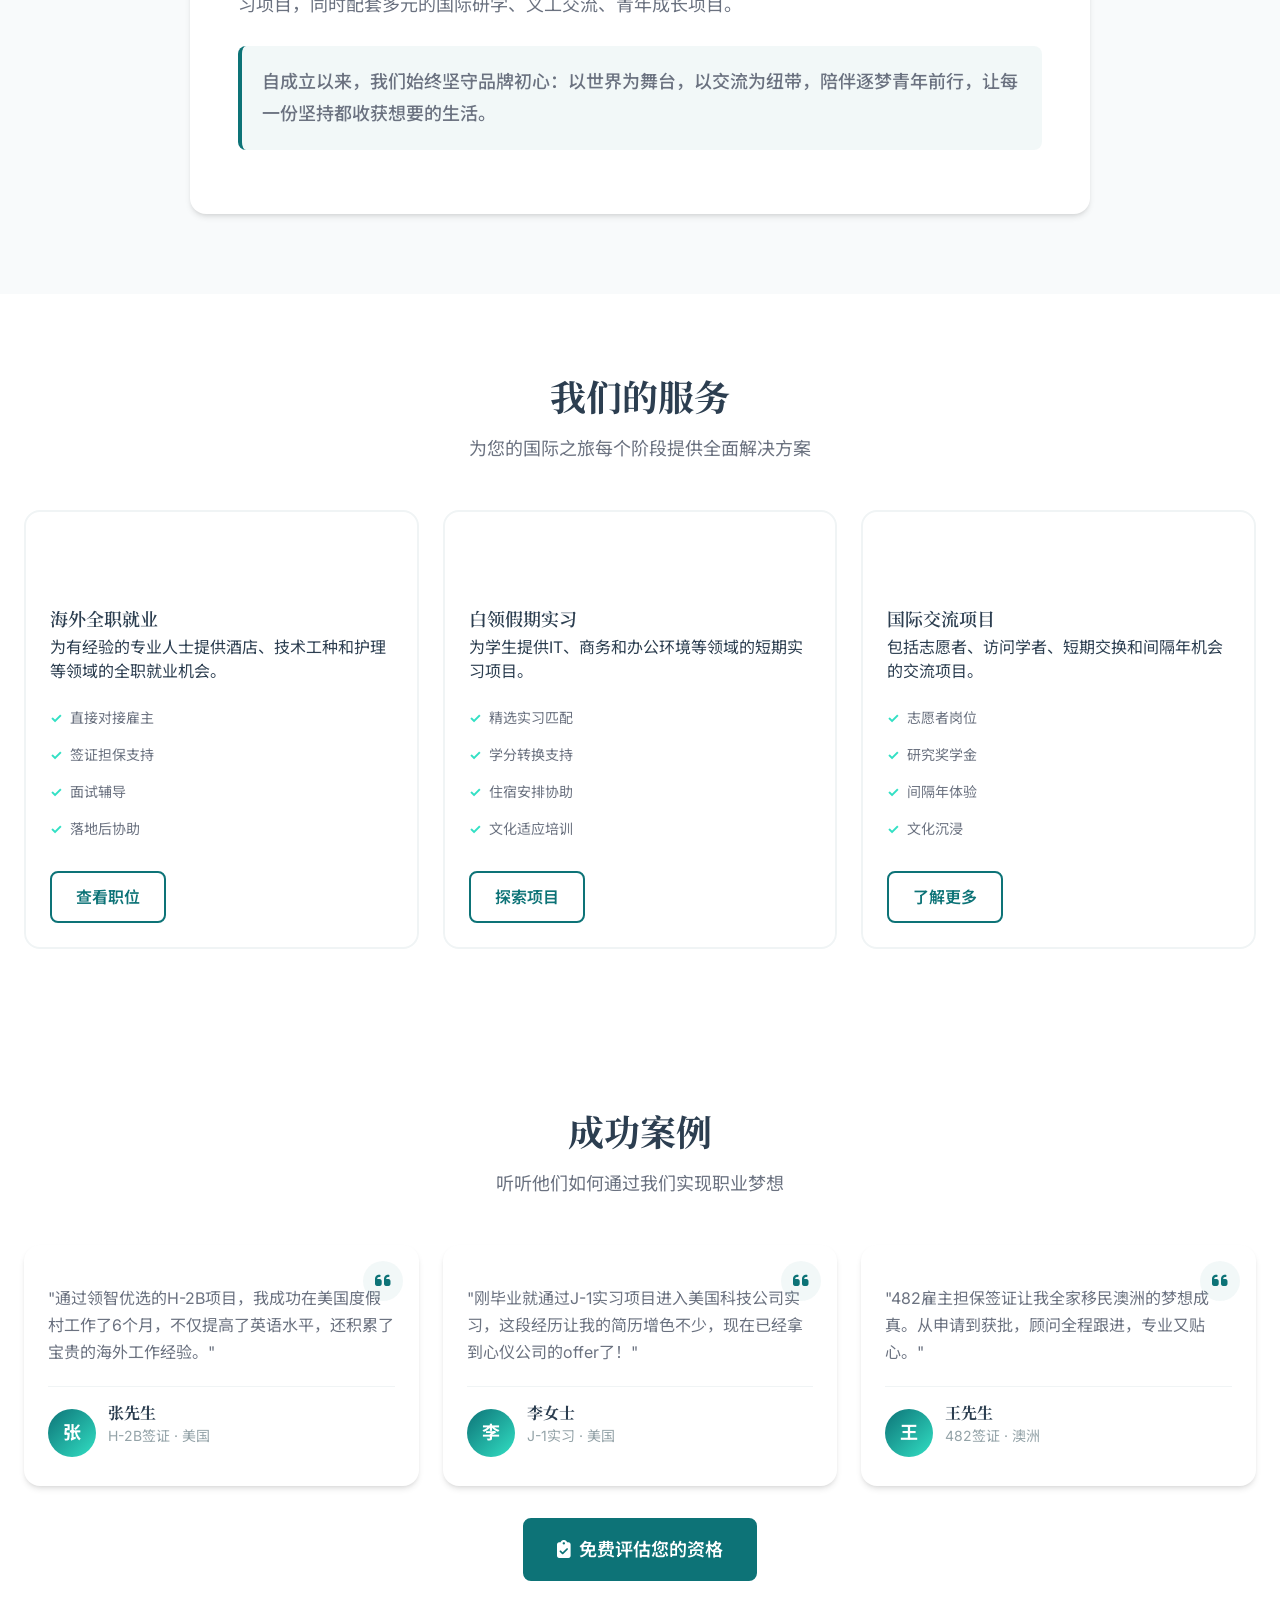
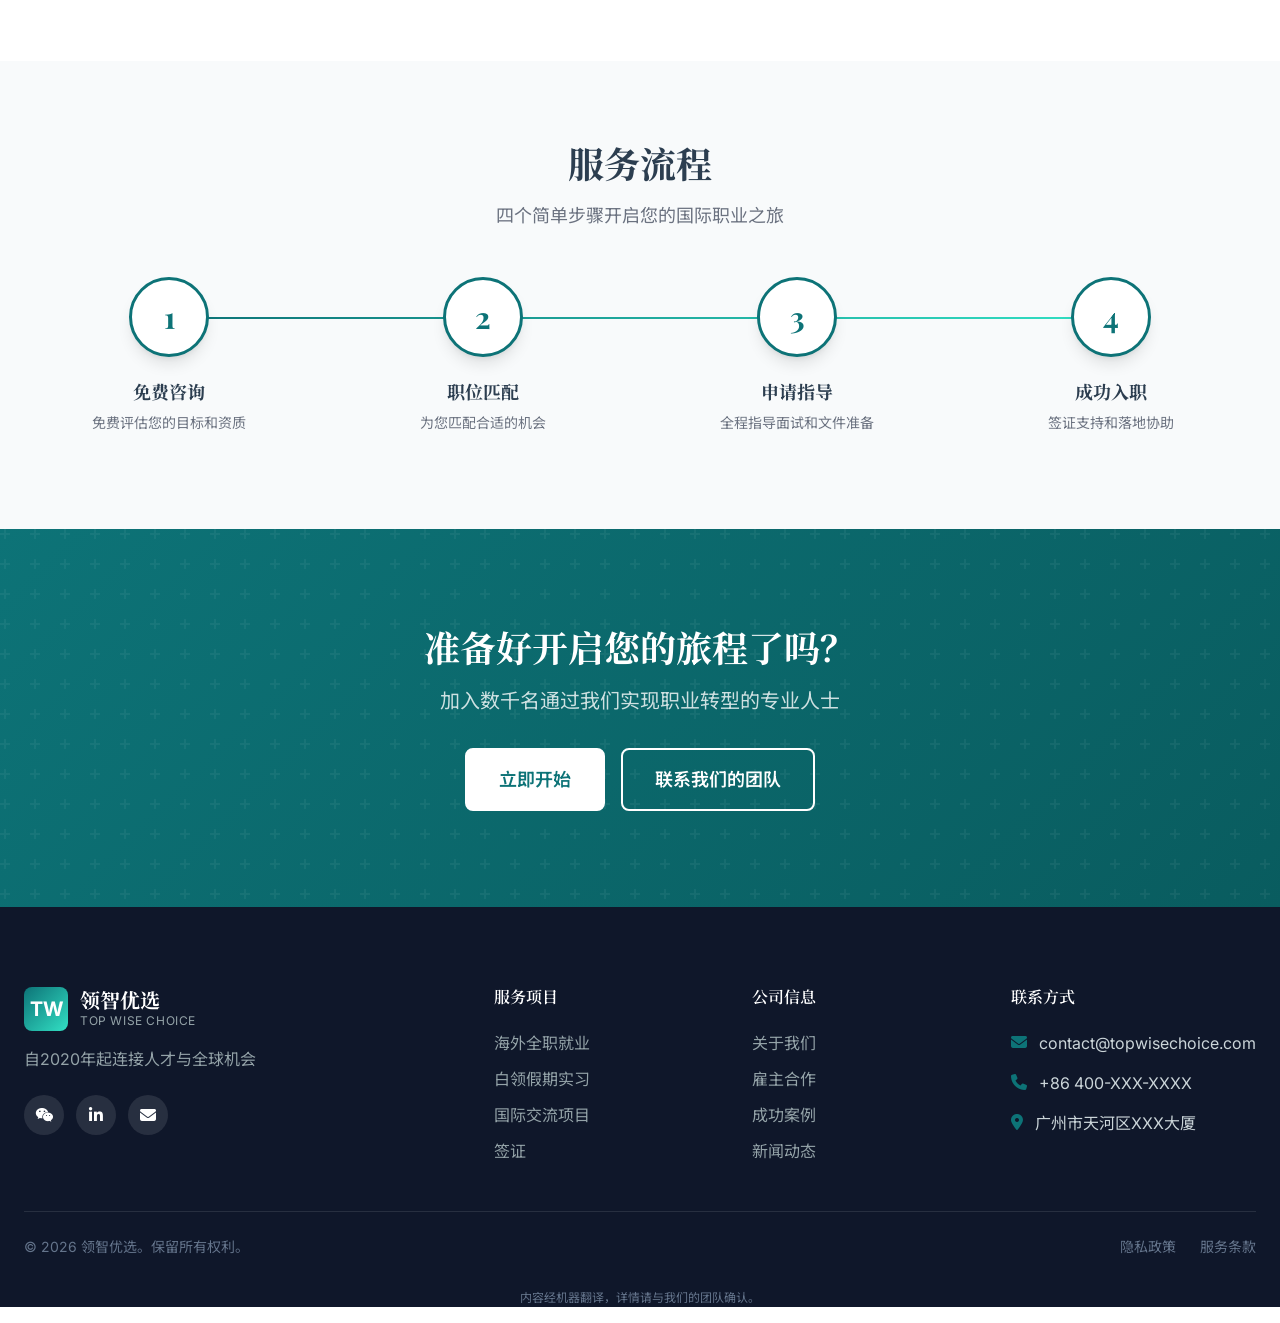
==== commit 98f7cc74: "Remove backup chat button, keep only Tawk.to script" ====
--- a/index.html
+++ b/index.html
@@ -486,75 +486,6 @@
     </div>
   </footer>
 
-  <!-- Backup Floating Chat Button -->
-  <div id="backupChatButton" style="position: fixed; bottom: 30px; right: 30px; z-index: 9999;">
-    <button 
-      onclick="openTawkChat()" 
-      style="
-        width: 65px; 
-        height: 65px; 
-        border-radius: 50%; 
-        background: linear-gradient(135deg, #2563EB 0%, #3B82F6 100%); 
-        border: 3px solid white; 
-        box-shadow: 0 4px 20px rgba(37, 99, 235, 0.5); 
-        color: white; 
-        font-size: 24px; 
-        cursor: pointer; 
-        transition: all 0.3s ease;
-        display: flex;
-        align-items: center;
-        justify-content: center;
-      "
-      onmouseover="this.style.transform='scale(1.1)'"
-      onmouseout="this.style.transform='scale(1)'"
-    >
-      <svg xmlns="http://www.w3.org/2000/svg" viewBox="0 0 24 24" fill="currentColor">
-        <path d="M8 2v2H6v2H4v2H2v2h2v2h2v2h2v2h2v-2h2v-2h2v-2h2v-2h-2V8h-2V6h-2V4h-2V2zm2 2h2v2h-2V4zm0 4h2v2h-2V8zm0 4h2v2h-2v-2z"/>
-      </svg>
-    </button>
-    <div style="
-      position: absolute; 
-      top: -35px; 
-      right: 0; 
-      background: #10B981; 
-      color: white; 
-      padding: 4px 10px; 
-      border-radius: 12px; 
-      font-size: 12px; 
-      font-weight: bold;
-    ">
-      在线
-    </div>
-  </div>
-
-  <script>
-    // Tawk.to chat function
-    function openTawkChat() {
-      if (typeof Tawk_API !== 'undefined') {
-        Tawk_API.maximize();
-      } else {
-        // Fallback if Tawk.to is not loaded
-        alert('客服功能正在加载中，请稍候...');
-      }
-    }
-
-    // Hide backup button when Tawk.to widget is loaded
-    window.addEventListener('load', function() {
-      setTimeout(function() {
-        if (typeof Tawk_API !== 'undefined') {
-          var backupBtn = document.getElementById('backupChatButton');
-          if (backupBtn) {
-            // Check if Tawk.to widget is visible
-            var tawkWidget = document.querySelector('.tawk-widget');
-            if (tawkWidget && tawkWidget.offsetHeight > 0) {
-              backupBtn.style.display = 'none';
-            }
-          }
-        }
-      }, 2000);
-    });
-  </script>
-
   <script src="scripts/main.js"></script>
 </body>
 </html>
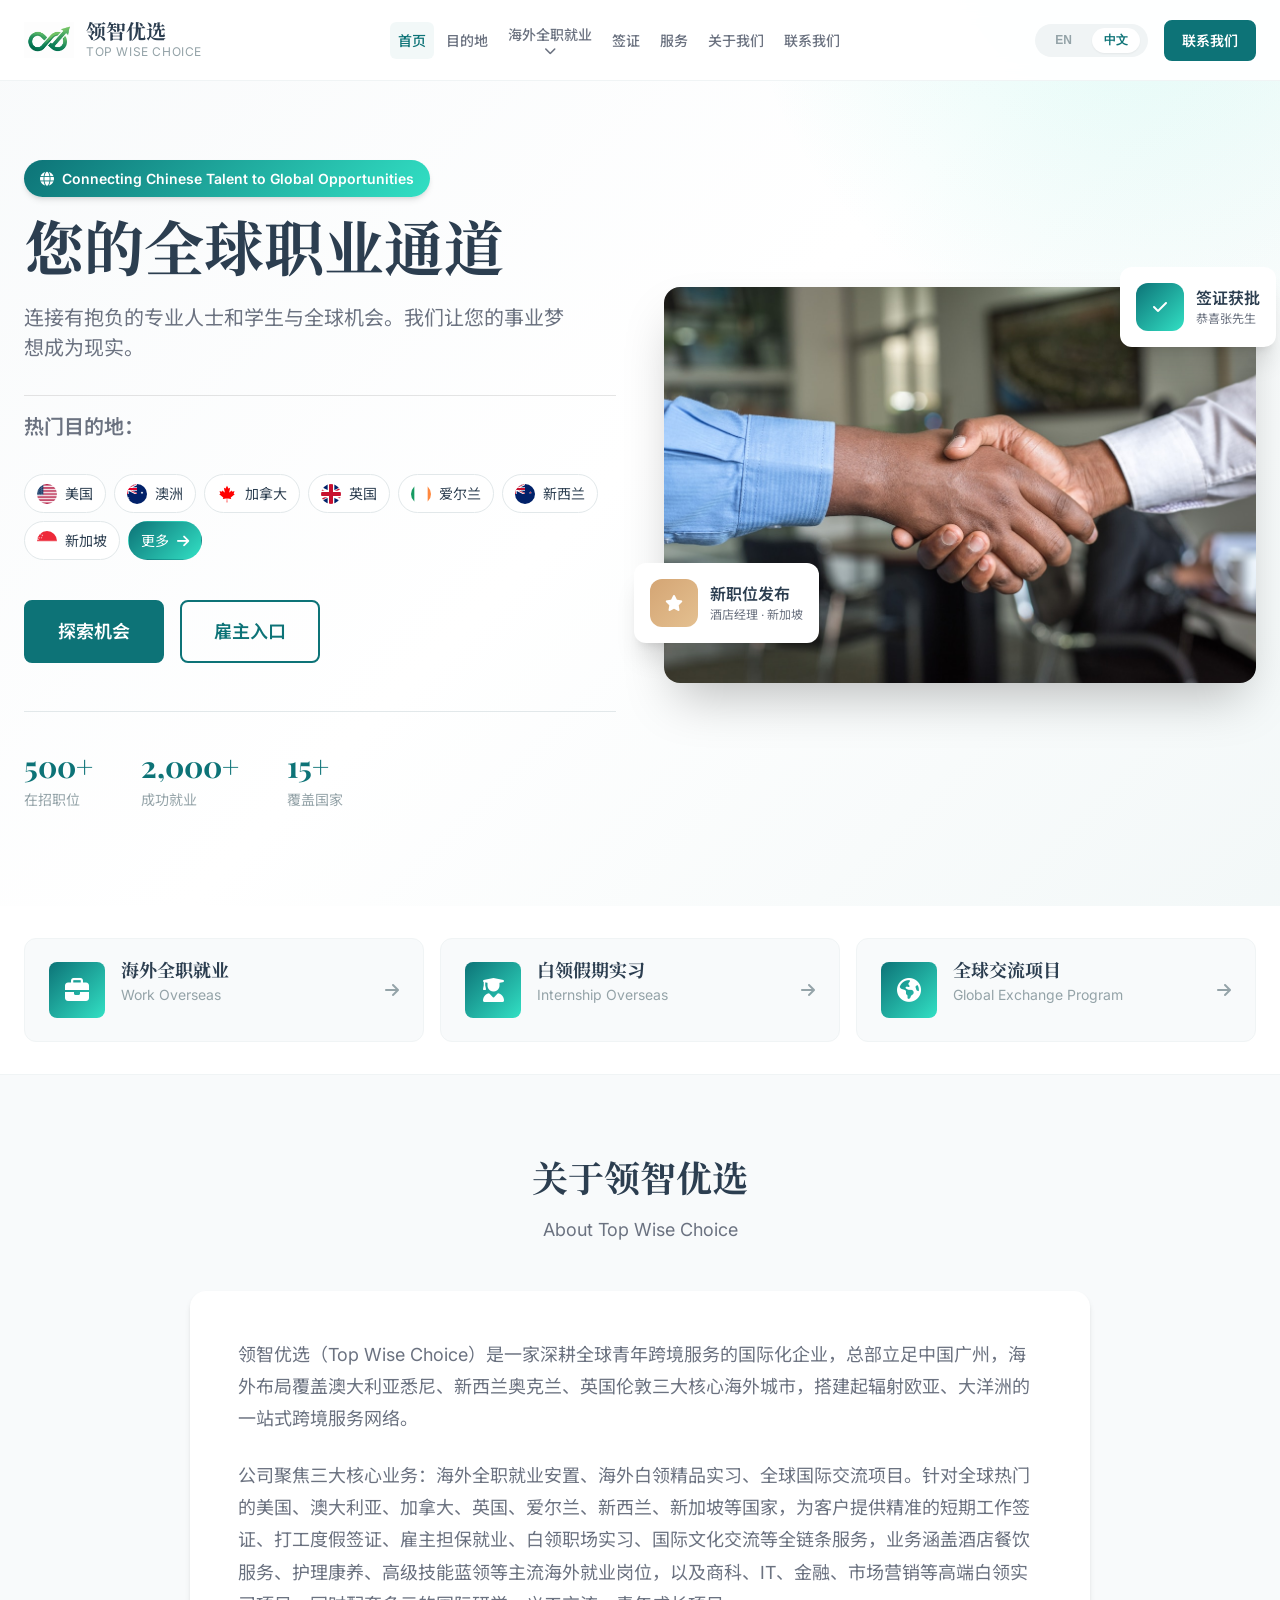
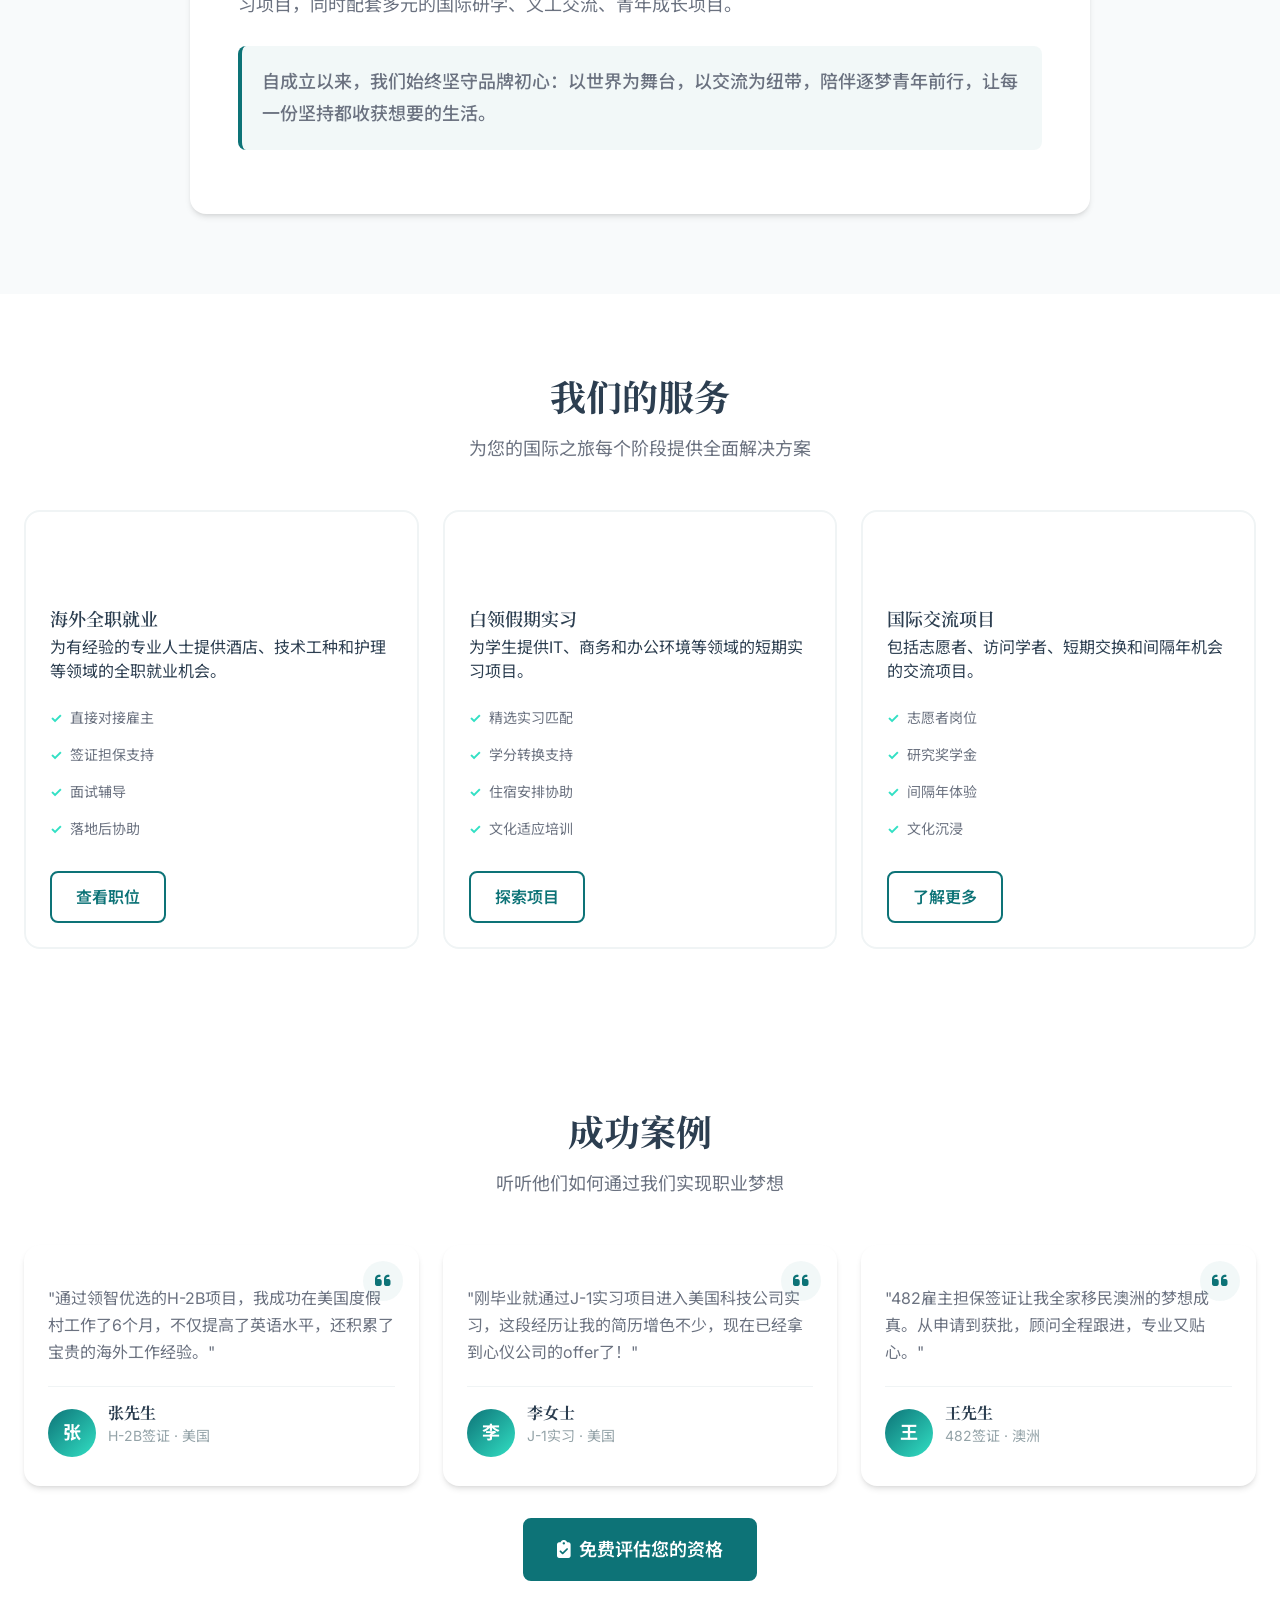
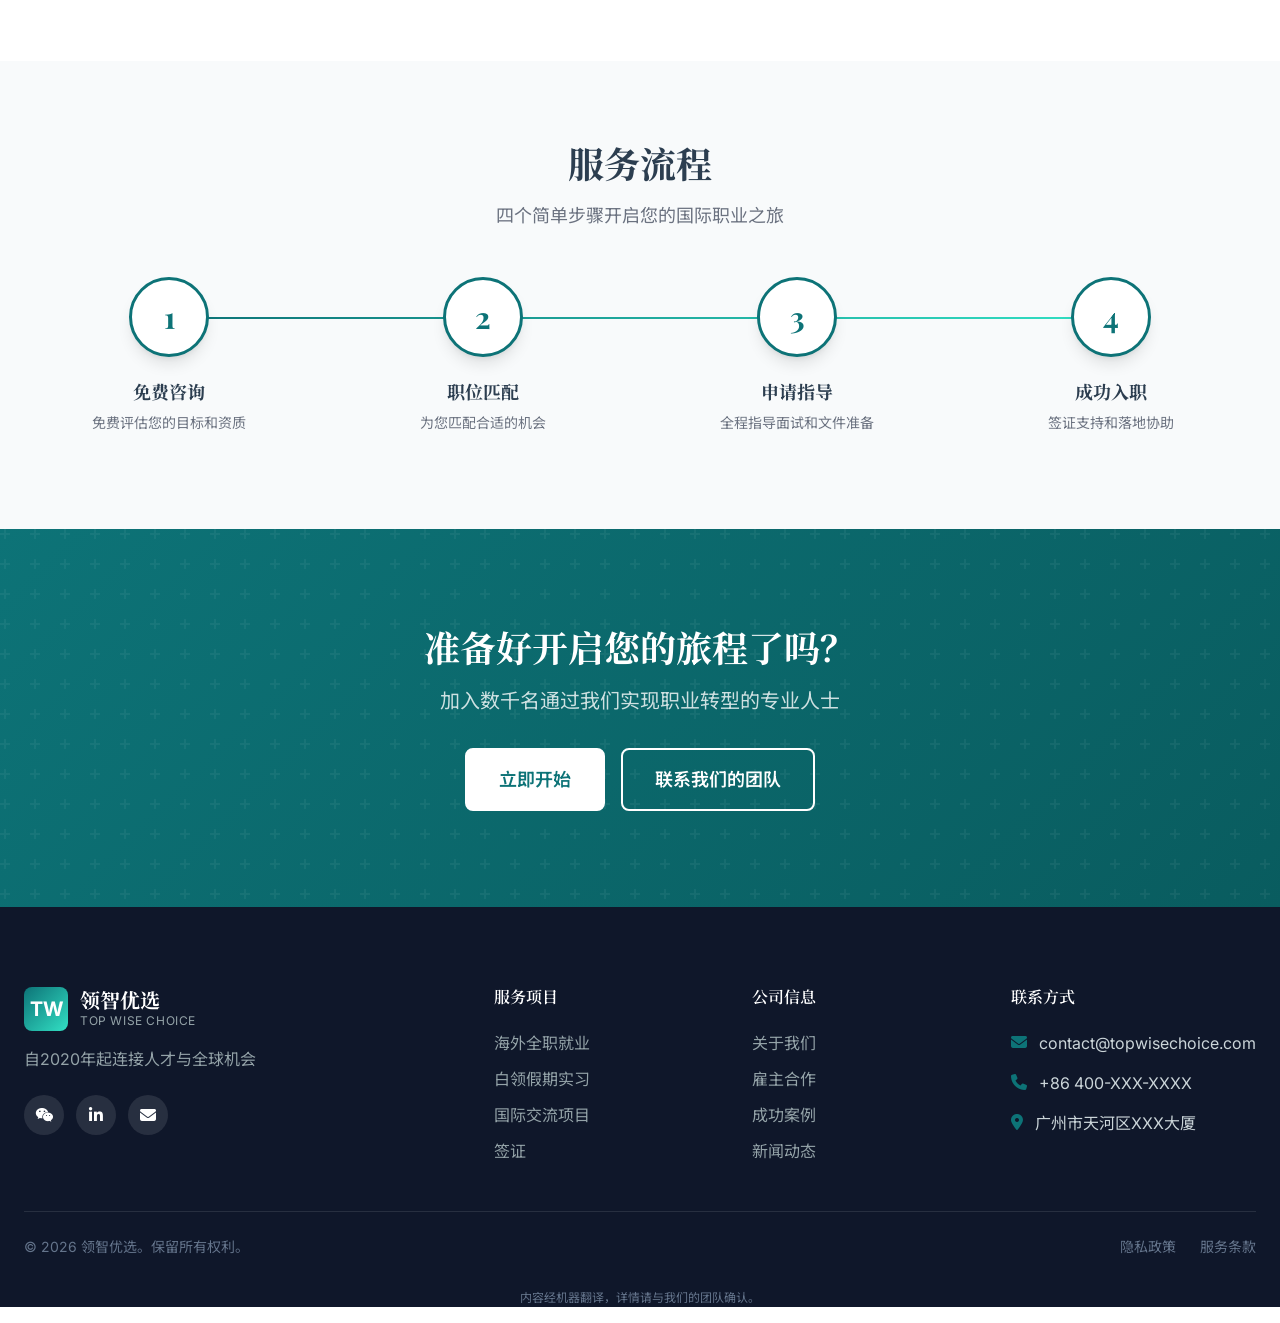
==== commit cfac8138: "Update logo with user-provided image" ====
--- a/index.html
+++ b/index.html
@@ -43,7 +43,7 @@
     <div class="container">
       <div class="header-inner">
         <a href="index.html" class="logo">
-          <div class="logo-icon">TW</div>
+          <img src="images/logo/48b96f22-c7f7-40b8-ac40-d9ac1f0bcf75.png" alt="领智优选" class="logo-img">
           <div class="logo-text">
             <span class="logo-text-main" data-i18n="brand_name">领智优选</span>
             <span class="logo-text-sub">TOP WISE CHOICE</span>
--- a/styles/main.css
+++ b/styles/main.css
@@ -50,6 +50,16 @@
   color: var(--color-white);
   font-weight: var(--font-bold);
   font-size: var(--text-xl);
+}
+
+.logo-svg {
+  width: 50px;
+  height: 30px;
+}
+
+.logo-img {
+  width: 50px;
+  height: auto;
 }
 
 .logo-text {
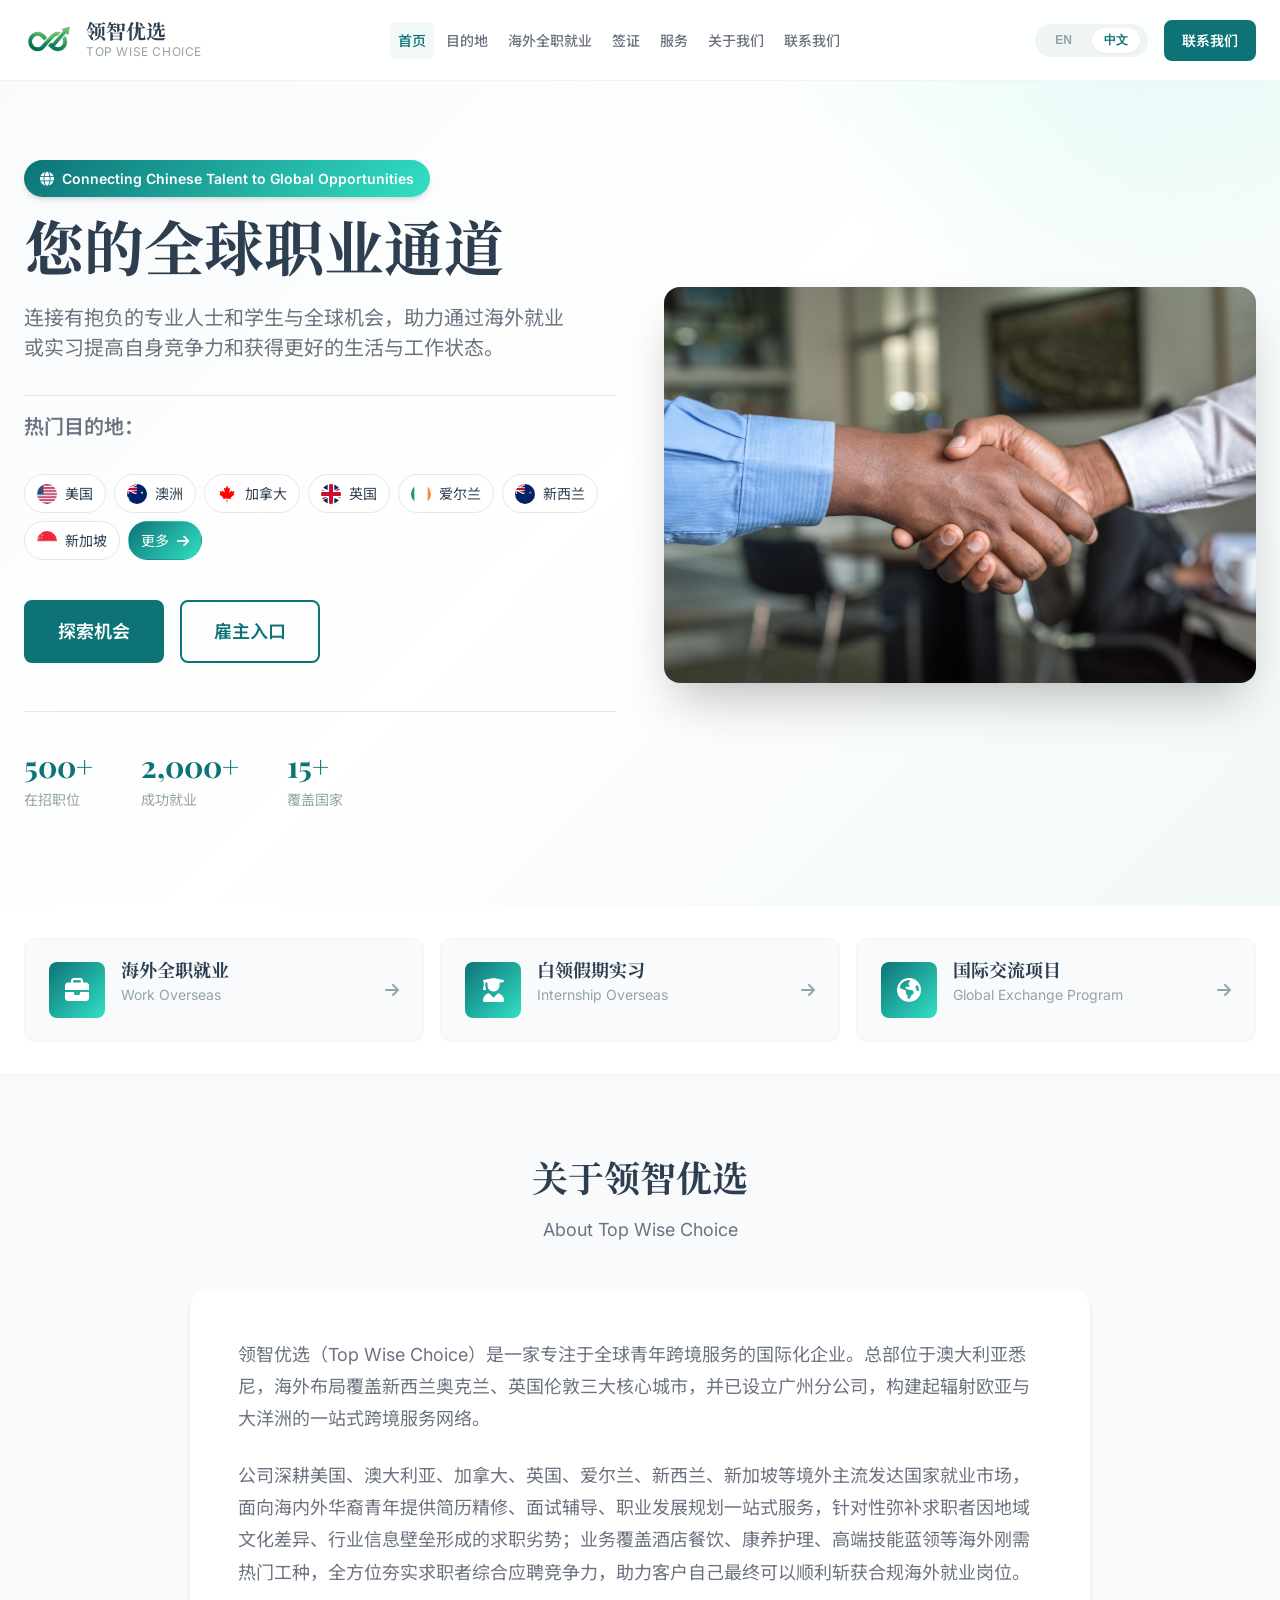
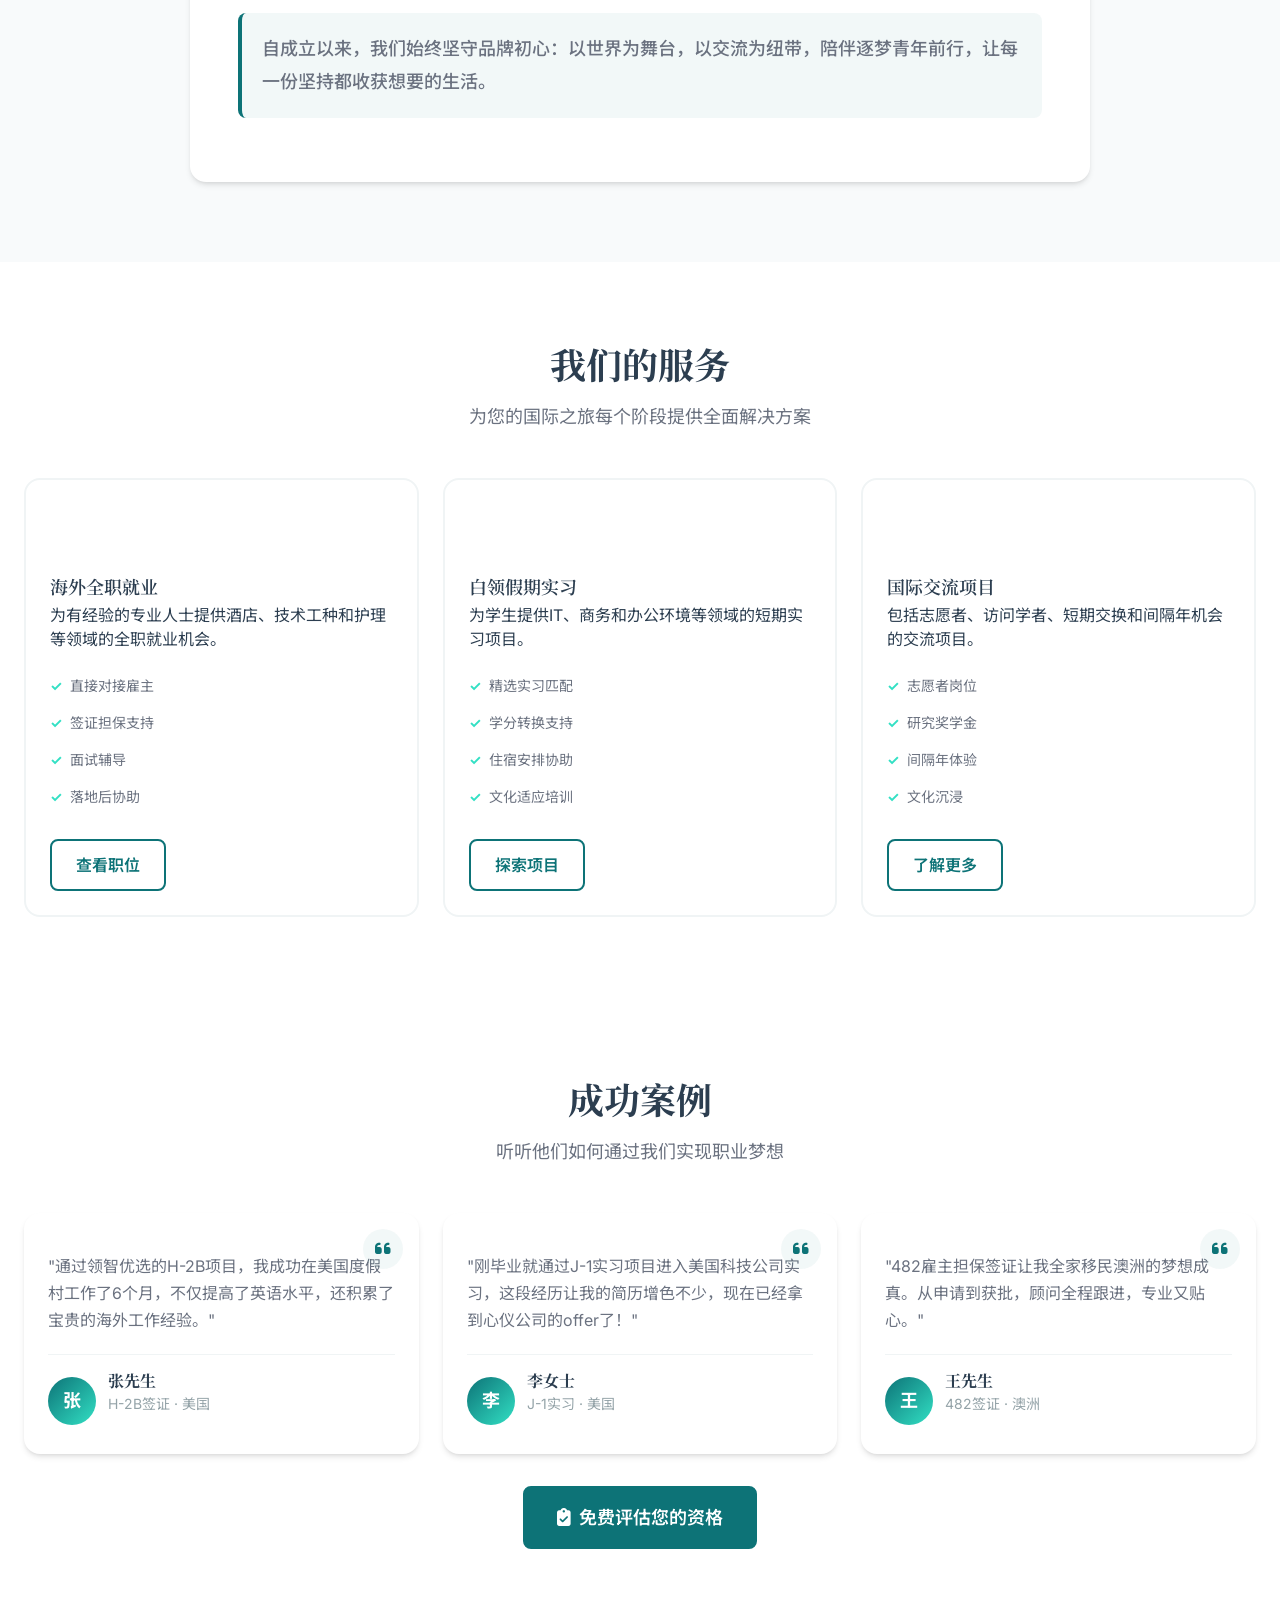
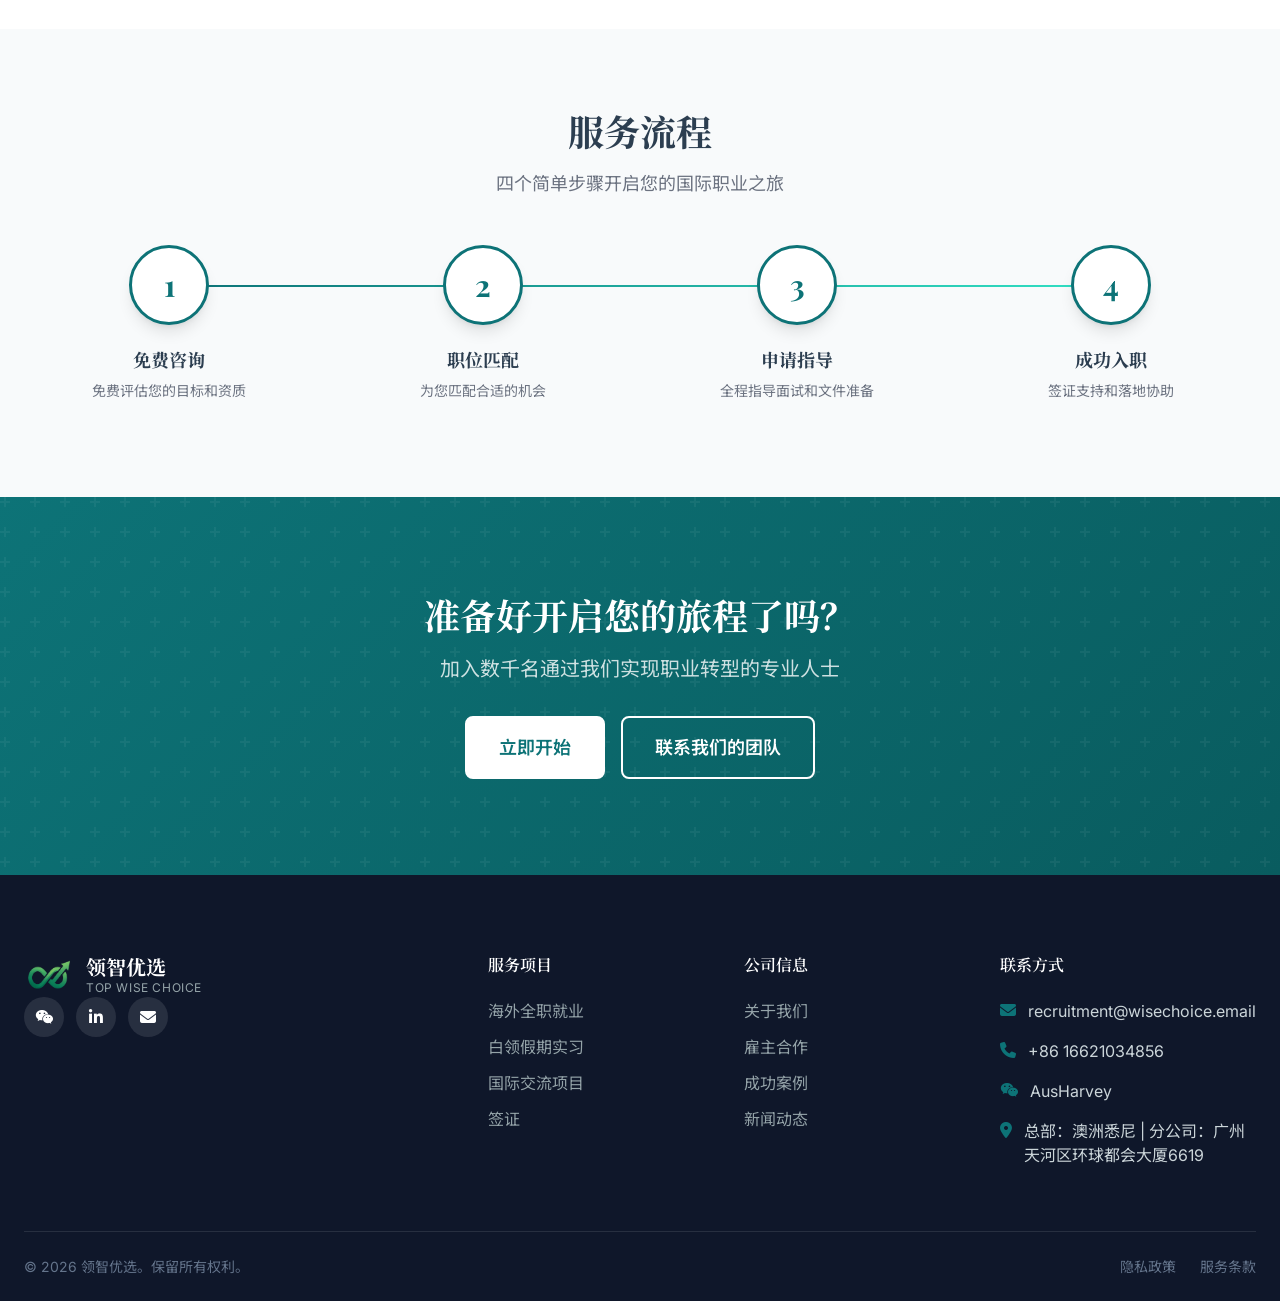
==== commit 8674ce32: "Update website content: contact info, translations, logo, and map" ====
--- a/index.html
+++ b/index.html
@@ -43,7 +43,7 @@
     <div class="container">
       <div class="header-inner">
         <a href="index.html" class="logo">
-          <img src="images/logo/48b96f22-c7f7-40b8-ac40-d9ac1f0bcf75.png" alt="领智优选" class="logo-img">
+          <img src="images/logo/48b96f22-c7f7-40b8-ac40-d9ac1f0bcf75-removebg-preview.png" alt="领智优选" class="logo-img">
           <div class="logo-text">
             <span class="logo-text-main" data-i18n="brand_name">领智优选</span>
             <span class="logo-text-sub">TOP WISE CHOICE</span>
@@ -54,14 +54,7 @@
           <ul class="nav-links">
             <li><a href="index.html" class="nav-link active" data-i18n="nav_home">首页</a></li>
             <li><a href="destinations.html" class="nav-link" data-i18n="nav_destinations">目的地</a></li>
-            <li class="nav-dropdown">
-              <a href="#" class="nav-link"><span data-i18n="nav_work">海外全职就业</span> <i class="fas fa-chevron-down" style="font-size: 0.75rem;"></i></a>
-              <ul class="nav-dropdown-menu">
-                <li><a href="work-overseas.html" class="nav-dropdown-item"><i class="fas fa-briefcase"></i> <span data-i18n="nav_work">海外全职就业</span></a></li>
-                <li><a href="intern-abroad.html" class="nav-dropdown-item"><i class="fas fa-user-graduate"></i> <span data-i18n="nav_intern_overseas">海外实习</span></a></li>
-                <li><a href="global-programs.html" class="nav-dropdown-item"><i class="fas fa-globe"></i> <span data-i18n="nav_global_exchange">全球交流项目</span></a></li>
-              </ul>
-            </li>
+            <li><a href="work-overseas.html" class="nav-link" data-i18n="nav_work">海外全职就业</a></li>
             <li><a href="visa-services.html" class="nav-link" data-i18n="nav_visa">签证服务</a></li>
             <li><a href="for-employers.html" class="nav-link" data-i18n="nav_service">业务介绍</a></li>
             <li><a href="about-us.html" class="nav-link" data-i18n="nav_about">关于我们</a></li>
@@ -91,8 +84,6 @@
       <li><a href="index.html" class="mobile-nav-link active" data-i18n="nav_home">首页</a></li>
       <li><a href="destinations.html" class="mobile-nav-link" data-i18n="nav_destinations">目的地</a></li>
       <li><a href="work-overseas.html" class="mobile-nav-link" data-i18n="nav_work">海外全职就业</a></li>
-      <li><a href="intern-abroad.html" class="mobile-nav-link" data-i18n="nav_intern_overseas">海外实习</a></li>
-      <li><a href="global-programs.html" class="mobile-nav-link" data-i18n="nav_global_exchange">全球交流项目</a></li>
       <li><a href="visa-services.html" class="mobile-nav-link" data-i18n="nav_visa">签证服务</a></li>
       <li><a href="for-employers.html" class="mobile-nav-link" data-i18n="nav_service">业务介绍</a></li>
       <li><a href="about-us.html" class="mobile-nav-link" data-i18n="nav_about">关于我们</a></li>
@@ -110,8 +101,8 @@
             <span class="value-prop-badge"><i class="fas fa-globe"></i> Connecting Chinese Talent to Global Opportunities</span>
           </div>
           
-          <h1 data-i18n="hero_title">您的<span class="highlight">全球职业</span>通道</h1>
-          <p data-i18n="hero_subtitle">连接有抱负的专业人士和学生与全球机会。我们让您的事业梦想成为现实。</p>
+          <h1 data-i18n="hero_title">您的<span class="highlight">全球职业</span>通</h1>
+          <p data-i18n="hero_subtitle">连接有抱负的专业人士和学生与全球机会。我们让您的事业梦想成为现实</p>
           
           <!-- Country Quick Filter -->
           <div class="country-filter">
@@ -152,28 +143,6 @@
           <div class="hero-image">
             <img src="images/hero/professional-meeting.jpg" alt="Professional meeting">
           </div>
-          <div class="hero-floating-card card-1">
-            <div style="display: flex; align-items: center; gap: 12px;">
-              <div style="width: 48px; height: 48px; background: linear-gradient(135deg, #0D7377, #32E0C4); border-radius: 12px; display: flex; align-items: center; justify-content: center;">
-                <i class="fas fa-check" style="color: white;"></i>
-              </div>
-              <div>
-                <div style="font-weight: 600; color: #2C3E50;">签证获批</div>
-                <div style="font-size: 12px; color: #6B7280;">恭喜张先生</div>
-              </div>
-            </div>
-          </div>
-          <div class="hero-floating-card card-2">
-            <div style="display: flex; align-items: center; gap: 12px;">
-              <div style="width: 48px; height: 48px; background: linear-gradient(135deg, #D4A574, #E4C090); border-radius: 12px; display: flex; align-items: center; justify-content: center;">
-                <i class="fas fa-star" style="color: white;"></i>
-              </div>
-              <div>
-                <div style="font-weight: 600; color: #2C3E50;">新职位发布</div>
-                <div style="font-size: 12px; color: #6B7280;">酒店经理 · 新加坡</div>
-              </div>
-            </div>
-          </div>
         </div>
       </div>
     </div>
@@ -188,7 +157,7 @@
             <i class="fas fa-briefcase"></i>
           </div>
           <div class="quick-service-content">
-            <h3>海外全职就业</h3>
+            <h3 data-i18n="service_work_title">海外全职就业</h3>
             <p>Work Overseas</p>
           </div>
           <div class="quick-service-arrow"><i class="fas fa-arrow-right"></i></div>
@@ -199,7 +168,7 @@
             <i class="fas fa-user-graduate"></i>
           </div>
           <div class="quick-service-content">
-            <h3>白领假期实习</h3>
+            <h3 data-i18n="service_intern_title">白领假期实习</h3>
             <p>Internship Overseas</p>
           </div>
           <div class="quick-service-arrow"><i class="fas fa-arrow-right"></i></div>
@@ -210,7 +179,7 @@
             <i class="fas fa-globe-americas"></i>
           </div>
           <div class="quick-service-content">
-            <h3>全球交流项目</h3>
+            <h3 data-i18n="service_programs_title">全球交流项目</h3>
             <p>Global Exchange Program</p>
           </div>
           <div class="quick-service-arrow"><i class="fas fa-arrow-right"></i></div>
@@ -230,10 +199,10 @@
         <div class="about-content" style="background: white; padding: 48px; border-radius: var(--radius-2xl); box-shadow: var(--shadow-md);">
           <div class="lang-content" data-lang="zh">
             <p style="font-size: 1.125rem; line-height: 1.8; color: var(--color-text-secondary); margin-bottom: 24px;">
-              领智优选（Top Wise Choice）是一家深耕全球青年跨境服务的国际化企业，总部立足中国广州，海外布局覆盖澳大利亚悉尼、新西兰奥克兰、英国伦敦三大核心海外城市，搭建起辐射欧亚、大洋洲的一站式跨境服务网络。
+              领智优选（Top Wise Choice）是一家专注于全球青年跨境服务的国际化企业。总部位于澳大利亚悉尼，海外布局覆盖新西兰奥克兰、英国伦敦三大核心城市，并已设立广州分公司，构建起辐射欧亚与大洋洲的一站式跨境服务网络。
             </p>
             <p style="font-size: 1.125rem; line-height: 1.8; color: var(--color-text-secondary); margin-bottom: 24px;">
-              公司聚焦三大核心业务：海外全职就业安置、海外白领精品实习、全球国际交流项目。针对全球热门的美国、澳大利亚、加拿大、英国、爱尔兰、新西兰、新加坡等国家，为客户提供精准的短期工作签证、打工度假签证、雇主担保就业、白领职场实习、国际文化交流等全链条服务，业务涵盖酒店餐饮服务、护理康养、高级技能蓝领等主流海外就业岗位，以及商科、IT、金融、市场营销等高端白领实习项目，同时配套多元的国际研学、义工交流、青年成长项目。
+              公司深耕美国、澳大利亚、加拿大、英国、爱尔兰、新西兰、新加坡等境外主流发达国家就业市场，面向海内外华裔青年提供简历精修、面试辅导、职业发展规划一站式服务，针对性弥补求职者因地域文化差异、行业信息壁垒形成的求职劣势；业务覆盖酒店餐饮、康养护理、高端技能蓝领等海外刚需热门工种，全方位夯实求职者综合应聘竞争力，助力客户自己最终可以顺利斩获合规海外就业岗位。
             </p>
             <p style="font-size: 1.125rem; line-height: 1.8; color: var(--color-text-secondary); font-weight: 500; border-left: 4px solid var(--color-primary); padding-left: 20px; background: var(--color-primary-50); padding: 20px; border-radius: var(--radius-lg);">
               自成立以来，我们始终坚守品牌初心：以世界为舞台，以交流为纽带，陪伴逐梦青年前行，让每一份坚持都收获想要的生活。
@@ -241,10 +210,10 @@
           </div>
           <div class="lang-content" data-lang="en" style="display: none;">
             <p style="font-size: 1.125rem; line-height: 1.8; color: var(--color-text-secondary); margin-bottom: 24px;">
-              Top Wise Choice is an international enterprise focusing on global youth cross-border services. Headquartered in Guangzhou, China, we have overseas branches in Sydney (Australia), Auckland (New Zealand), and London (UK), building a one-stop global service network covering Europe, Oceania and North America.
+              Top Wise Choice is an international enterprise dedicated to global youth cross-border services. Headquartered in Sydney, Australia, our overseas presence covers three core cities: Auckland (New Zealand) and London (UK), with a Guangzhou branch established, building a one-stop cross-border service network across Europe, Asia and Oceania.
             </p>
             <p style="font-size: 1.125rem; line-height: 1.8; color: var(--color-text-secondary); margin-bottom: 24px;">
-              We specialize in three core businesses: Overseas Employment, Overseas White-Collar Internships, and Global Exchange Programs. Covering mainstream countries including the United States, Australia, Canada, the United Kingdom, Ireland, New Zealand and Singapore, we provide full-cycle services including short-term work visas, working holiday visas, employer-sponsored employment, professional internships and international cultural exchanges.
+              We specialize in the employment markets of mainstream developed countries including the United States, Australia, Canada, the United Kingdom, Ireland, New Zealand, and Singapore. We provide one-stop services for Chinese youth worldwide including resume refinement, interview coaching, and career development planning, specifically addressing job seekers' disadvantages caused by regional cultural differences and industry information barriers. Our business covers high-demand overseas sectors such as hospitality and catering, healthcare and nursing, and skilled blue-collar trades, comprehensively enhancing job seekers' competitiveness to help them successfully secure compliant overseas employment positions.
             </p>
             <p style="font-size: 1.125rem; line-height: 1.8; color: var(--color-text-secondary); font-weight: 500; border-left: 4px solid var(--color-primary); padding-left: 20px; background: var(--color-primary-50); padding: 20px; border-radius: var(--radius-lg);">
               Our brand mission has always been: Take the world as the stage, communication as the link, accompany young dreamers forward, and let every perseverance harvest the life they desire.
@@ -423,13 +392,12 @@
         <div class="footer-grid">
           <div class="footer-brand">
             <a href="index.html" class="logo">
-              <div class="logo-icon">TW</div>
+              <img src="images/logo/48b96f22-c7f7-40b8-ac40-d9ac1f0bcf75-removebg-preview.png" alt="领智优选" class="logo-img" style="height: 40px;">
               <div class="logo-text">
                 <span class="logo-text-main" style="color: white;">领智优选</span>
                 <span class="logo-text-sub">TOP WISE CHOICE</span>
               </div>
             </a>
-            <p data-i18n="footer_tagline">自2020年起连接人才与全球机会</p>
             <div class="footer-social">
               <a href="#" class="social-link" aria-label="WeChat"><i class="fab fa-weixin"></i></a>
               <a href="#" class="social-link" aria-label="LinkedIn"><i class="fab fa-linkedin-in"></i></a>
@@ -461,15 +429,19 @@
             <h4 data-i18n="footer_contact">联系方式</h4>
             <div class="footer-contact-item">
               <i class="fas fa-envelope"></i>
-              <span>contact@topwisechoice.com</span>
+              <span>recruitment@wisechoice.email</span>
             </div>
             <div class="footer-contact-item">
               <i class="fas fa-phone"></i>
-              <span>+86 400-XXX-XXXX</span>
+              <span>+86 16621034856</span>
+            </div>
+            <div class="footer-contact-item">
+              <i class="fab fa-weixin"></i>
+              <span>AusHarvey</span>
             </div>
             <div class="footer-contact-item">
               <i class="fas fa-map-marker-alt"></i>
-              <span>广州市天河区XXX大厦</span>
+              <span>总部：澳洲悉尼 | 分公司：广州天河区环球都会大厦6619</span>
             </div>
           </div>
         </div>
@@ -482,7 +454,6 @@
           <a href="#">服务条款</a>
         </div>
       </div>
-      <p style="text-align: center; font-size: 12px; color: #64748B; margin-top: 8px;">内容经机器翻译，详情请与我们的团队确认。</p>
     </div>
   </footer>
 
